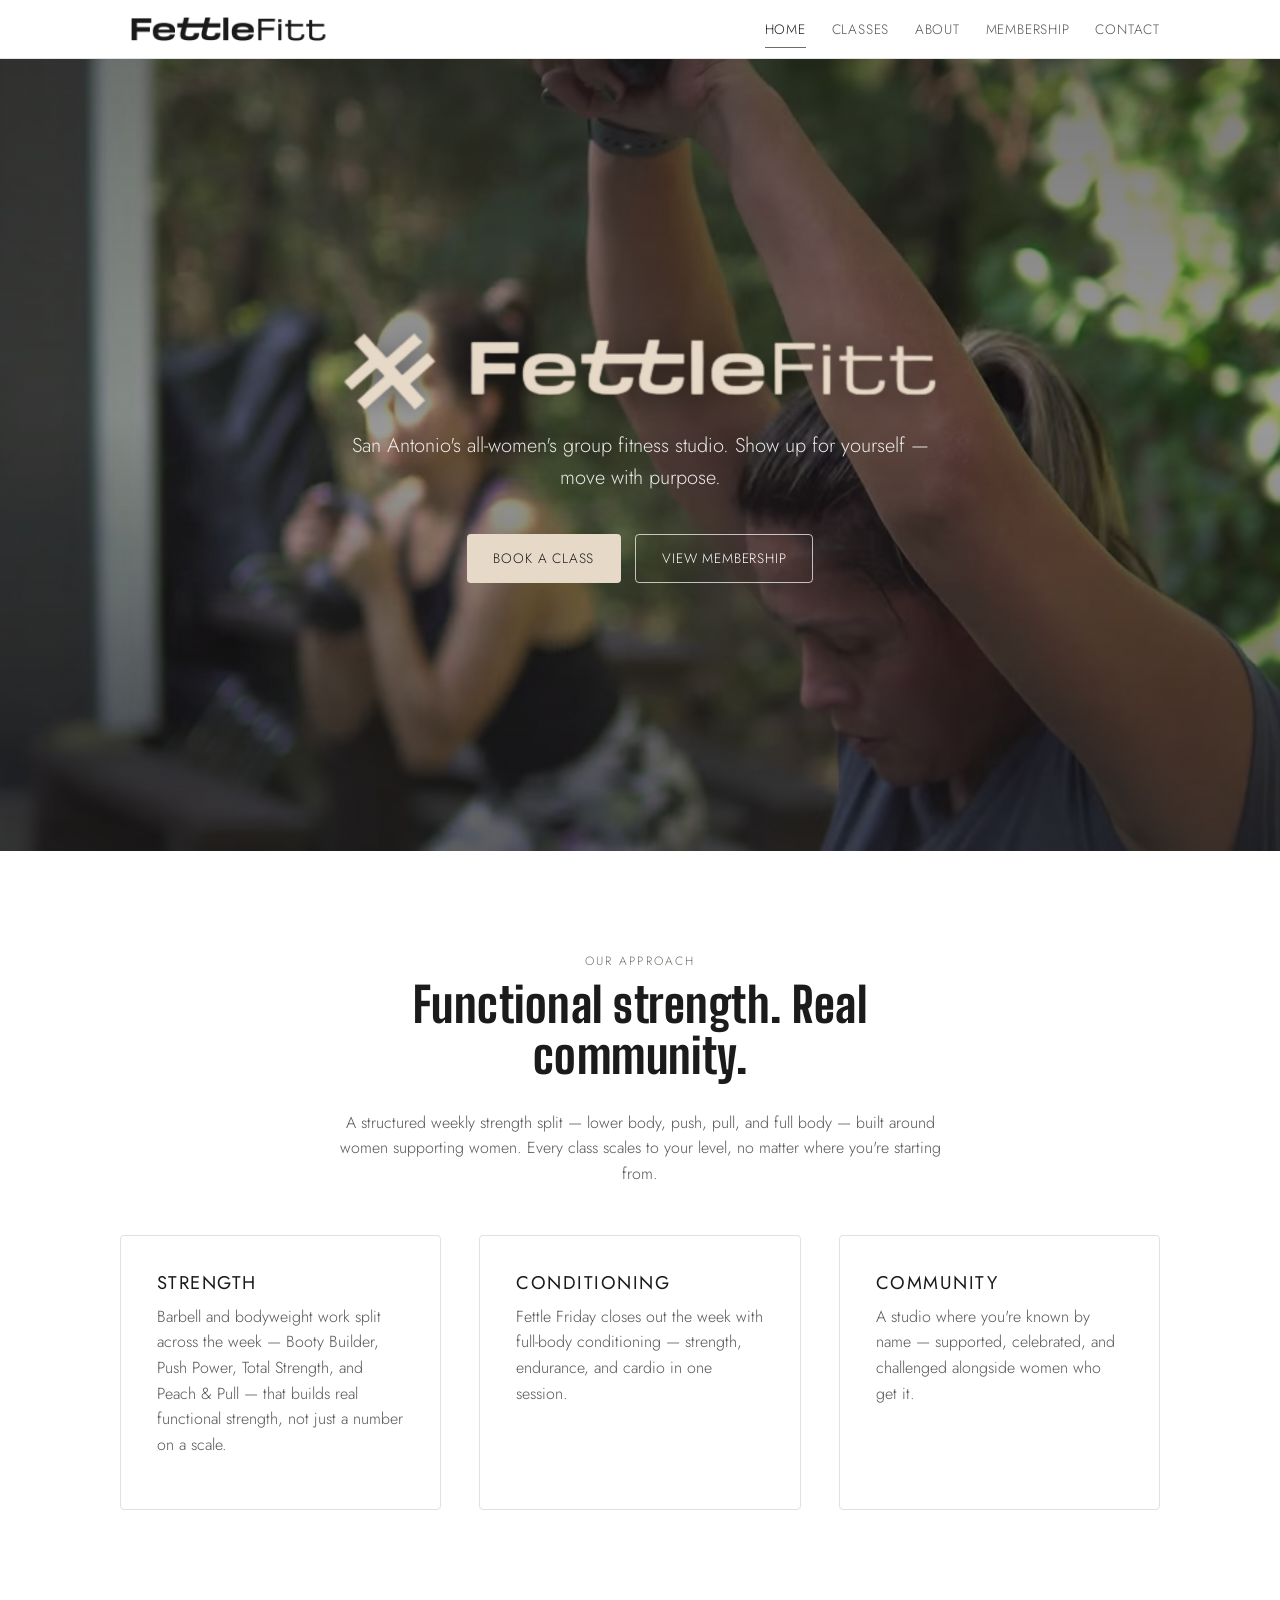
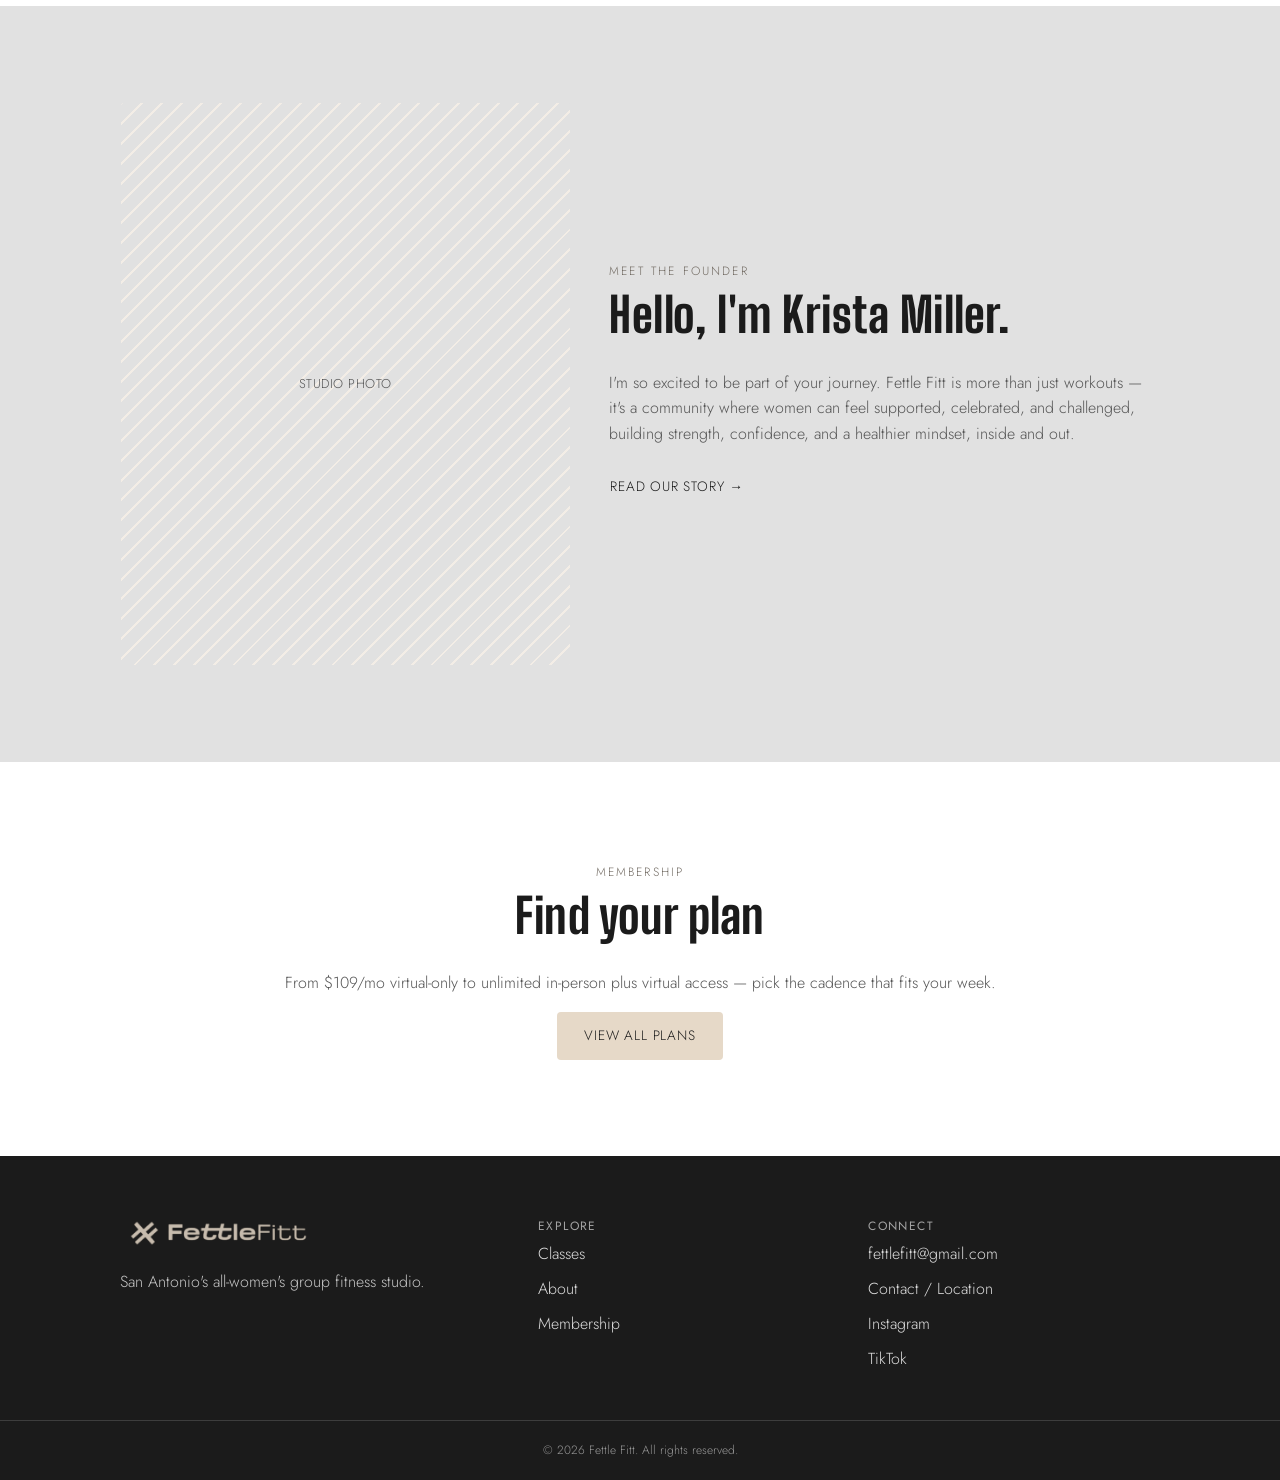
==== index.html @ 95d95625 "Initial commit: Fettle Fitt marketing site 5-page static site (Home, Classes, About, Membership, Con" ====
<!doctype html>
<html lang="en">
<head>
  <meta charset="utf-8" />
  <meta name="viewport" content="width=device-width, initial-scale=1" />
  <title>Fettle Fitt — All-Women's Group Fitness Studio, San Antonio</title>
  <meta name="description" content="Fettle Fitt is San Antonio's all-women's group fitness studio: a weekly strength and conditioning split, plus virtual classes, in a supportive community." />
  <meta property="og:type" content="website" />
  <meta property="og:site_name" content="Fettle Fitt" />
  <meta property="og:title" content="Fettle Fitt — All-Women's Group Fitness Studio, San Antonio" />
  <meta property="og:description" content="Fettle Fitt is San Antonio's all-women's group fitness studio: a weekly strength and conditioning split, plus virtual classes, in a supportive community." />
  <meta property="og:url" content="https://fettlefitt.com/" />
  <meta property="og:image" content="https://fettlefitt.com/assets/img/hero-poster.jpg" />
  <meta name="twitter:card" content="summary_large_image" />
  <meta name="twitter:title" content="Fettle Fitt — All-Women's Group Fitness Studio, San Antonio" />
  <meta name="twitter:description" content="Fettle Fitt is San Antonio's all-women's group fitness studio: a weekly strength and conditioning split, plus virtual classes, in a supportive community." />
  <meta name="twitter:image" content="https://fettlefitt.com/assets/img/hero-poster.jpg" />
  <link rel="preconnect" href="https://fonts.googleapis.com" />
  <link rel="preconnect" href="https://fonts.gstatic.com" crossorigin />
  <link href="https://fonts.googleapis.com/css2?family=Jost:wght@300;400;500;600&family=Big+Shoulders+Display:wght@700;800;900&display=swap" rel="stylesheet" />
  <link rel="stylesheet" href="assets/css/style.css" />
  <link rel="icon" type="image/png" sizes="32x32" href="assets/img/favicon-32.png" />
  <link rel="icon" type="image/png" sizes="180x180" href="assets/img/favicon-180.png" />
  <link rel="apple-touch-icon" href="assets/img/favicon-180.png" />
</head>
<body>

  <header class="site-header">
    <div class="site-header__inner">
      <a class="logo" href="index.html"><img class="logo__mark" src="assets/img/logo-wordmark-black.png" alt="Fettle Fitt" /></a>

      <button class="nav-toggle" aria-label="Toggle menu" aria-expanded="false">
        <span class="nav-toggle__bar"></span>
        <span class="nav-toggle__bar"></span>
        <span class="nav-toggle__bar"></span>
      </button>

      <nav class="main-nav" aria-label="Primary">
        <ul class="main-nav__links">
          <li><a href="index.html" aria-current="page">Home</a></li>
          <li><a href="schedule.html">Classes</a></li>
          <li><a href="about.html">About</a></li>
          <li><a href="membership.html">Membership</a></li>
          <li><a href="contact.html">Contact</a></li>
        </ul>
      </nav>
    </div>
  </header>

  <main>
    <!-- Hero: looping background video + title overlay.
         Compressed from the ~227MB source (see website-spec.md §4):
         12s clip, 1280px wide, muted, no audio track. -->
    <section class="hero">
      <video
        class="hero__media"
        autoplay
        loop
        muted
        playsinline
        poster="assets/img/hero-poster.jpg"
      >
        <source src="assets/video/hero.webm" type="video/webm" />
        <source src="assets/video/hero.mp4" type="video/mp4" />
      </video>
      <div class="hero__scrim"></div>
      <div class="hero__content">
        <h1 class="hero__title"><img class="hero__logo" src="assets/img/logo-wordmark-sand.png" alt="Fettle Fitt" /></h1>
        <p class="hero__tagline">San Antonio's all-women's group fitness studio. Show up for yourself — move with purpose.</p>
        <div class="hero__actions">
          <a class="btn btn-primary" href="schedule.html">Book a Class</a>
          <a class="btn btn-outline" href="membership.html">View Membership</a>
        </div>
      </div>
    </section>

    <section class="section">
      <div class="wrap">
        <div class="section-head section-head--center">
          <span class="eyebrow">Our Approach</span>
          <h2>Functional strength. Real community.</h2>
          <p>A structured weekly strength split — lower body, push, pull, and full body — built around women supporting women. Every class scales to your level, no matter where you're starting from.</p>
        </div>

        <div class="grid grid--3">
          <div class="card">
            <h3>Strength</h3>
            <p>Barbell and bodyweight work split across the week — Booty Builder, Push Power, Total Strength, and Peach &amp; Pull — that builds real functional strength, not just a number on a scale.</p>
          </div>
          <div class="card">
            <h3>Conditioning</h3>
            <p>Fettle Friday closes out the week with full-body conditioning — strength, endurance, and cardio in one session.</p>
          </div>
          <div class="card">
            <h3>Community</h3>
            <p>A studio where you're known by name — supported, celebrated, and challenged alongside women who get it.</p>
          </div>
        </div>
      </div>
    </section>

    <section class="section section--alt">
      <div class="wrap about-grid">
        <div class="media-placeholder" aria-hidden="true">Studio photo</div>
        <div>
          <span class="eyebrow">Meet the Founder</span>
          <h2>Hello, I'm Krista Miller.</h2>
          <p>I'm so excited to be part of your journey. Fettle Fitt is more than just workouts — it's a community where women can feel supported, celebrated, and challenged, building strength, confidence, and a healthier mindset, inside and out.</p>
          <a class="btn btn-ghost" href="about.html">Read our story →</a>
        </div>
      </div>
    </section>

    <section class="section">
      <div class="wrap section-head--center">
        <span class="eyebrow">Membership</span>
        <h2>Find your plan</h2>
        <p>From $109/mo virtual-only to unlimited in-person plus virtual access — pick the cadence that fits your week.</p>
        <a class="btn btn-primary" href="membership.html">View All Plans</a>
      </div>
    </section>
  </main>

  <footer class="site-footer">
    <div class="wrap">
      <div>
        <a class="logo" href="index.html"><img class="logo__mark" src="assets/img/logo-wordmark-sand.png" alt="Fettle Fitt" /></a>
        <p style="margin-top: 1em; opacity: 0.75;">San Antonio's all-women's group fitness studio.</p>
      </div>
      <div>
        <h4>Explore</h4>
        <ul>
          <li><a href="schedule.html">Classes</a></li>
          <li><a href="about.html">About</a></li>
          <li><a href="membership.html">Membership</a></li>        </ul>
      </div>
      <div>
        <h4>Connect</h4>
        <ul>
          <li><a href="mailto:fettlefitt@gmail.com">fettlefitt@gmail.com</a></li>
          <li><a href="contact.html">Contact / Location</a></li>
          <li><a href="https://www.instagram.com/fettlefitt/" target="_blank" rel="noopener noreferrer">Instagram</a></li><li><a href="https://www.tiktok.com/@fettle_fitt" target="_blank" rel="noopener noreferrer">TikTok</a></li>
        </ul>
      </div>
    </div>
    <div class="footer-bottom">&copy; 2026 Fettle Fitt. All rights reserved.</div>
  </footer>

  <script src="assets/js/main.js"></script>
</body>
</html>
---- assets/css/style.css ----
/* Fettle Fitt — shared styles
   Palette per the official brand style guide: Eerie Black, Bone,
   Chinese White, and White. */

:root {
  --color-bg: #ffffff;
  --color-bg-alt: #e1e1e1;
  --color-surface: #ffffff;
  --color-text: #1b1b1b;
  --color-muted: #555555;
  --color-accent: #e6d9c8;
  --color-accent-ink: #736c64;
  --color-accent-soft: #f3ede6;
  --color-border: #e1e1e1;

  --font-sans: "Jost", -apple-system, BlinkMacSystemFont, "Segoe UI", Helvetica, Arial, sans-serif;
  --font-display: "Big Shoulders Display", var(--font-sans);

  --max-width: 1120px;
  --radius: 4px;
  --gap: clamp(1.25rem, 3vw, 2.5rem);
}

* {
  box-sizing: border-box;
}

html {
  scroll-behavior: smooth;
}

body {
  margin: 0;
  background: var(--color-bg);
  color: var(--color-text);
  font-family: var(--font-sans);
  font-weight: 300;
  line-height: 1.6;
  -webkit-font-smoothing: antialiased;
}

img,
video {
  max-width: 100%;
  display: block;
}

a {
  color: inherit;
}

h1, h2, h3, h4 {
  font-weight: 400;
  letter-spacing: 0.01em;
  line-height: 1.15;
  margin: 0 0 0.6em;
}

h1, h2 {
  font-family: var(--font-display);
  font-weight: 800;
  letter-spacing: 0.01em;
  line-height: 1.05;
}

h1 { font-size: clamp(2.8rem, 8vw, 5.2rem); }
h2 { font-size: clamp(2rem, 5vw, 3rem); }
h3 { font-size: 1.15rem; text-transform: uppercase; letter-spacing: 0.08em; }

p { margin: 0 0 1em; color: var(--color-muted); }

.eyebrow {
  display: inline-block;
  font-size: 0.75rem;
  letter-spacing: 0.18em;
  text-transform: uppercase;
  color: var(--color-accent-ink);
  margin-bottom: 0.75em;
}

.wrap {
  max-width: var(--max-width);
  margin: 0 auto;
  padding: 0 clamp(1.25rem, 4vw, 2.5rem);
}

.section {
  padding: clamp(3rem, 8vw, 6rem) 0;
}

.section--alt {
  background: var(--color-bg-alt);
}

.section-head {
  max-width: 640px;
  margin: 0 0 clamp(2rem, 5vw, 3rem);
}

.section-head--center {
  margin-left: auto;
  margin-right: auto;
  text-align: center;
}

/* Buttons */
.btn {
  display: inline-flex;
  align-items: center;
  justify-content: center;
  gap: 0.5em;
  padding: 0.9em 1.9em;
  border-radius: var(--radius);
  border: 1px solid transparent;
  font-family: var(--font-sans);
  font-size: 0.85rem;
  letter-spacing: 0.06em;
  text-transform: uppercase;
  text-decoration: none;
  cursor: pointer;
  transition: background-color 0.2s ease, color 0.2s ease, border-color 0.2s ease;
  min-height: 44px;
}

.btn-primary {
  background: var(--color-accent);
  color: #1b1b1b;
}
.btn-primary:hover { background: var(--color-accent-ink); color: #fff; }

.btn-outline {
  background: transparent;
  border-color: currentColor;
  color: var(--color-text);
}
.btn-outline:hover { background: var(--color-text); color: var(--color-bg); }

.btn-ghost {
  background: transparent;
  color: inherit;
  padding-left: 0;
  padding-right: 0;
}

.btn-block { width: 100%; }

/* Header / nav */
.site-header {
  position: sticky;
  top: 0;
  z-index: 50;
  background: rgba(255, 255, 255, 0.92);
  border-bottom: 1px solid var(--color-border);
}

.site-header__inner {
  display: flex;
  align-items: center;
  justify-content: space-between;
  padding: 1rem clamp(1.25rem, 4vw, 2.5rem);
  max-width: var(--max-width);
  margin: 0 auto;
}

.logo {
  font-size: 1.25rem;
  letter-spacing: 0.08em;
  text-transform: uppercase;
  text-decoration: none;
  color: var(--color-text);
  display: inline-flex;
  align-items: center;
}

.logo__mark {
  height: 26px;
  width: auto;
  display: block;
}

.hero__logo {
  height: clamp(48px, 9vw, 88px);
  width: auto;
  margin: 0 auto;
  filter: drop-shadow(0 2px 12px rgba(0, 0, 0, 0.35));
}

.nav-toggle {
  display: none;
  background: none;
  border: none;
  padding: 0.5rem;
  cursor: pointer;
  min-width: 44px;
  min-height: 44px;
}

.nav-toggle__bar {
  display: block;
  width: 24px;
  height: 2px;
  background: var(--color-text);
  margin: 5px auto;
  transition: transform 0.2s ease, opacity 0.2s ease;
}

.main-nav {
  display: flex;
  align-items: center;
  gap: clamp(1rem, 2vw, 2rem);
}

.main-nav__links {
  display: flex;
  list-style: none;
  margin: 0;
  padding: 0;
  gap: clamp(1rem, 2vw, 1.75rem);
}

.main-nav__links a {
  text-decoration: none;
  font-size: 0.85rem;
  letter-spacing: 0.06em;
  text-transform: uppercase;
  color: var(--color-muted);
  padding: 0.5rem 0;
  border-bottom: 1px solid transparent;
}

.main-nav__links a:hover,
.main-nav__links a[aria-current="page"] {
  color: var(--color-text);
  border-color: var(--color-accent-ink);
}

/* Hero */
.hero {
  position: relative;
  height: 88vh;
  min-height: 480px;
  display: flex;
  align-items: center;
  justify-content: center;
  overflow: hidden;
  background: var(--color-text);
}

.hero__media {
  position: absolute;
  inset: 0;
  width: 100%;
  height: 100%;
  object-fit: cover;
  opacity: 0.75;
}

.hero__scrim {
  position: absolute;
  inset: 0;
  background: linear-gradient(180deg, rgba(27, 27, 27, 0.45) 0%, rgba(27, 27, 27, 0.25) 45%, rgba(27, 27, 27, 0.6) 100%);
}

.hero__content {
  position: relative;
  z-index: 2;
  text-align: center;
  color: #fff;
  padding: 0 1.5rem;
}

.hero__title {
  margin: 0;
  font-size: clamp(2.8rem, 11vw, 6rem);
  letter-spacing: 0.04em;
  text-transform: uppercase;
}

.hero__tagline {
  color: rgba(255, 255, 255, 0.88);
  font-size: clamp(1rem, 2.4vw, 1.25rem);
  max-width: 30em;
  margin: 0.75em auto 2em;
}

.hero__actions,
.btn-row {
  display: flex;
  flex-wrap: wrap;
  gap: 0.9rem;
  justify-content: center;
}

.hero__actions .btn-outline {
  border-color: rgba(255, 255, 255, 0.7);
  color: #fff;
}
.hero__actions .btn-outline:hover { background: #fff; color: var(--color-text); }

@media (max-width: 640px) {
  .hero { height: 72vh; }
}

/* Cards */
.grid {
  display: grid;
  gap: var(--gap);
}

.grid--3 { grid-template-columns: repeat(3, 1fr); }
.grid--2 { grid-template-columns: repeat(2, 1fr); }

@media (max-width: 860px) {
  .grid--3, .grid--2 { grid-template-columns: 1fr; }
}

.card {
  background: var(--color-surface);
  border: 1px solid var(--color-border);
  border-radius: var(--radius);
  padding: clamp(1.5rem, 3vw, 2.25rem);
}

.class-card__meta {
  display: flex;
  justify-content: space-between;
  font-size: 0.8rem;
  letter-spacing: 0.04em;
  text-transform: uppercase;
  color: var(--color-accent-ink);
  margin-bottom: 0.75em;
}

.pricing-table {
  background: var(--color-surface);
  border: 1px solid var(--color-border);
  border-radius: var(--radius);
  overflow: hidden;
}

.pricing-table__row {
  display: flex;
  align-items: center;
  gap: 1rem;
  padding: 1rem 1.5rem;
  border-bottom: 1px solid var(--color-border);
}
.pricing-table__row:last-child {
  border-bottom: none;
}

.pricing-table__row--head {
  background: var(--color-bg-alt);
  font-size: 0.75rem;
  letter-spacing: 0.08em;
  text-transform: uppercase;
  color: var(--color-muted);
}

.pricing-table__row:not(.pricing-table__row--head) > span:first-child {
  flex: 1;
  color: var(--color-text);
  font-weight: 500;
}

.pricing-table__row--head > span:first-child {
  flex: 1;
}

.pricing-table__price {
  font-weight: 600;
  color: var(--color-text);
  font-variant-numeric: tabular-nums;
  white-space: nowrap;
}

.pricing-table__period {
  font-size: 0.85rem;
  font-weight: 400;
  color: var(--color-muted);
  margin-left: 0.15em;
}

.pricing-table__select {
  flex-shrink: 0;
  padding: 0.6em 1.3em;
  min-height: 38px;
  font-size: 0.75rem;
}

@media (max-width: 600px) {
  .pricing-table__row {
    flex-wrap: wrap;
  }
  .pricing-table__row:not(.pricing-table__row--head) > span:first-child {
    flex-basis: 100%;
  }
  .pricing-table__select {
    margin-left: auto;
  }
}

/* Schedule */
.schedule-list {
  list-style: none;
  margin: 0;
  padding: 0;
  display: grid;
  gap: 1rem;
}

.schedule-item {
  display: flex;
  align-items: center;
  justify-content: space-between;
  gap: 1rem;
  background: var(--color-surface);
  border: 1px solid var(--color-border);
  border-radius: var(--radius);
  padding: 1rem 1.25rem;
}

.schedule-item__time {
  font-size: 0.85rem;
  color: var(--color-accent-ink);
  white-space: nowrap;
}

.schedule-item__name {
  color: var(--color-text);
  margin: 0 0 0.2em;
}

.schedule-item__desc {
  margin: 0;
  font-size: 0.9rem;
}

@media (max-width: 600px) {
  .schedule-item {
    flex-direction: column;
    align-items: flex-start;
  }
}

/* Placeholder media block (swap for real studio photography) */
.media-placeholder {
  aspect-ratio: 4 / 5;
  border-radius: var(--radius);
  background:
    repeating-linear-gradient(135deg, var(--color-accent-soft) 0 2px, transparent 2px 14px),
    var(--color-bg-alt);
  border: 1px solid var(--color-border);
  display: flex;
  align-items: center;
  justify-content: center;
  color: var(--color-muted);
  font-size: 0.8rem;
  letter-spacing: 0.04em;
  text-transform: uppercase;
  text-align: center;
  padding: 1rem;
}

.about-photo {
  aspect-ratio: 4 / 5;
  width: 100%;
  border-radius: var(--radius);
  border: 1px solid var(--color-border);
  object-fit: cover;
}

/* Forms */
.form {
  max-width: 420px;
  margin: 0 auto;
  display: grid;
  gap: 1rem;
}

.field {
  display: grid;
  gap: 0.4rem;
  text-align: left;
}

.field label {
  font-size: 0.8rem;
  letter-spacing: 0.05em;
  text-transform: uppercase;
  color: var(--color-muted);
}

.field input {
  font-family: var(--font-sans);
  font-size: 1rem;
  padding: 0.85em 1em;
  border: 1px solid var(--color-border);
  border-radius: var(--radius);
  background: var(--color-surface);
  color: var(--color-text);
  min-height: 44px;
}

.field input:focus {
  outline: 2px solid var(--color-accent-ink);
  outline-offset: 1px;
}

.form-note {
  text-align: center;
  font-size: 0.85rem;
}

.divider {
  display: flex;
  align-items: center;
  gap: 0.75em;
  color: var(--color-muted);
  font-size: 0.75rem;
  text-transform: uppercase;
  letter-spacing: 0.08em;
  margin: 0.5em 0;
}
.divider::before,
.divider::after {
  content: "";
  flex: 1;
  height: 1px;
  background: var(--color-border);
}

.notice {
  background: var(--color-bg-alt);
  border: 1px solid var(--color-border);
  border-radius: var(--radius);
  padding: 1rem 1.25rem;
  font-size: 0.9rem;
  color: var(--color-muted);
}

.card--fill {
  display: flex;
  flex-direction: column;
}

.map-embed {
  flex: 1;
  min-height: 220px;
  margin-top: 1.5em;
  border-radius: var(--radius);
  border: 1px solid var(--color-border);
  overflow: hidden;
}

.map-embed iframe {
  display: block;
  width: 100%;
  height: 100%;
  border: 0;
}

/* Google reviews */
.reviews-summary {
  display: flex;
  align-items: center;
  gap: 0.75rem;
  margin-bottom: 1.25rem;
}

.reviews-summary__score {
  font-family: var(--font-display);
  font-weight: 800;
  font-size: 2rem;
  color: var(--color-text);
  line-height: 1;
}

.reviews-summary__stars {
  color: var(--color-accent-ink);
  letter-spacing: 0.1em;
  font-size: 1.1rem;
}

.reviews-summary__count {
  color: var(--color-muted);
  font-size: 0.85rem;
}

.review-list {
  display: flex;
  flex-direction: column;
  gap: 1rem;
}

.review-card {
  background: var(--color-surface);
  border: 1px solid var(--color-border);
  border-radius: var(--radius);
  padding: 1.25rem 1.5rem;
}

.review-card__stars {
  color: var(--color-accent-ink);
  letter-spacing: 0.1em;
  font-size: 0.9rem;
  display: block;
  margin-bottom: 0.5rem;
}

.review-card p {
  margin: 0 0 0.6em;
  color: var(--color-text);
  font-size: 0.95rem;
}

.review-card__author {
  color: var(--color-muted);
  font-size: 0.8rem;
  letter-spacing: 0.04em;
  text-transform: uppercase;
}

/* About page layout */
.about-grid {
  display: grid;
  grid-template-columns: 0.9fr 1.1fr;
  gap: var(--gap);
  align-items: center;
}

@media (max-width: 860px) {
  .about-grid { grid-template-columns: 1fr; }
}

.pull-quote {
  font-size: clamp(1.3rem, 2.6vw, 1.75rem);
  color: var(--color-text);
  font-style: normal;
  border-left: 2px solid var(--color-accent-ink);
  padding-left: 1em;
  margin: 1.5em 0;
}

/* Footer */
.site-footer {
  background: var(--color-text);
  color: var(--color-bg);
}

.site-footer p {
  color: inherit;
}

.site-footer .wrap {
  padding-top: clamp(2.5rem, 6vw, 4rem);
  padding-bottom: clamp(2rem, 4vw, 3rem);
  display: grid;
  grid-template-columns: 1.3fr 1fr 1fr;
  gap: var(--gap);
}

@media (max-width: 700px) {
  .site-footer .wrap { grid-template-columns: 1fr; }
}

.site-footer h4 {
  font-size: 0.75rem;
  letter-spacing: 0.12em;
  text-transform: uppercase;
  color: rgba(255, 255, 255, 0.6);
}

.site-footer a {
  text-decoration: none;
  color: var(--color-bg);
  opacity: 0.85;
}
.site-footer a:hover { opacity: 1; }

.site-footer ul {
  list-style: none;
  padding: 0;
  margin: 0;
  display: grid;
  gap: 0.6em;
}

.footer-bottom {
  border-top: 1px solid rgba(255, 255, 255, 0.15);
  text-align: center;
  font-size: 0.75rem;
  color: rgba(255, 255, 255, 0.55);
  padding: 1.25rem 0;
}

/* Mobile nav */
@media (max-width: 860px) {
  .nav-toggle { display: block; }

  .main-nav {
    position: fixed;
    inset: 0 0 0 auto;
    top: 0;
    height: 100vh;
    width: min(78vw, 340px);
    background: var(--color-bg);
    flex-direction: column;
    align-items: flex-start;
    justify-content: center;
    padding: 2rem clamp(1.5rem, 6vw, 2.5rem);
    transform: translateX(100%);
    transition: transform 0.25s ease;
    box-shadow: -8px 0 24px rgba(0, 0, 0, 0.12);
  }

  .main-nav.is-open { transform: translateX(0); }

  .main-nav__links {
    flex-direction: column;
    gap: 1.5rem;
    width: 100%;
  }

  .main-nav__links a {
    font-size: 1rem;
    display: block;
  }

  .main-nav .btn { width: 100%; }
}

.visually-hidden {
  position: absolute;
  width: 1px;
  height: 1px;
  overflow: hidden;
  clip: rect(0 0 0 0);
  white-space: nowrap;
}
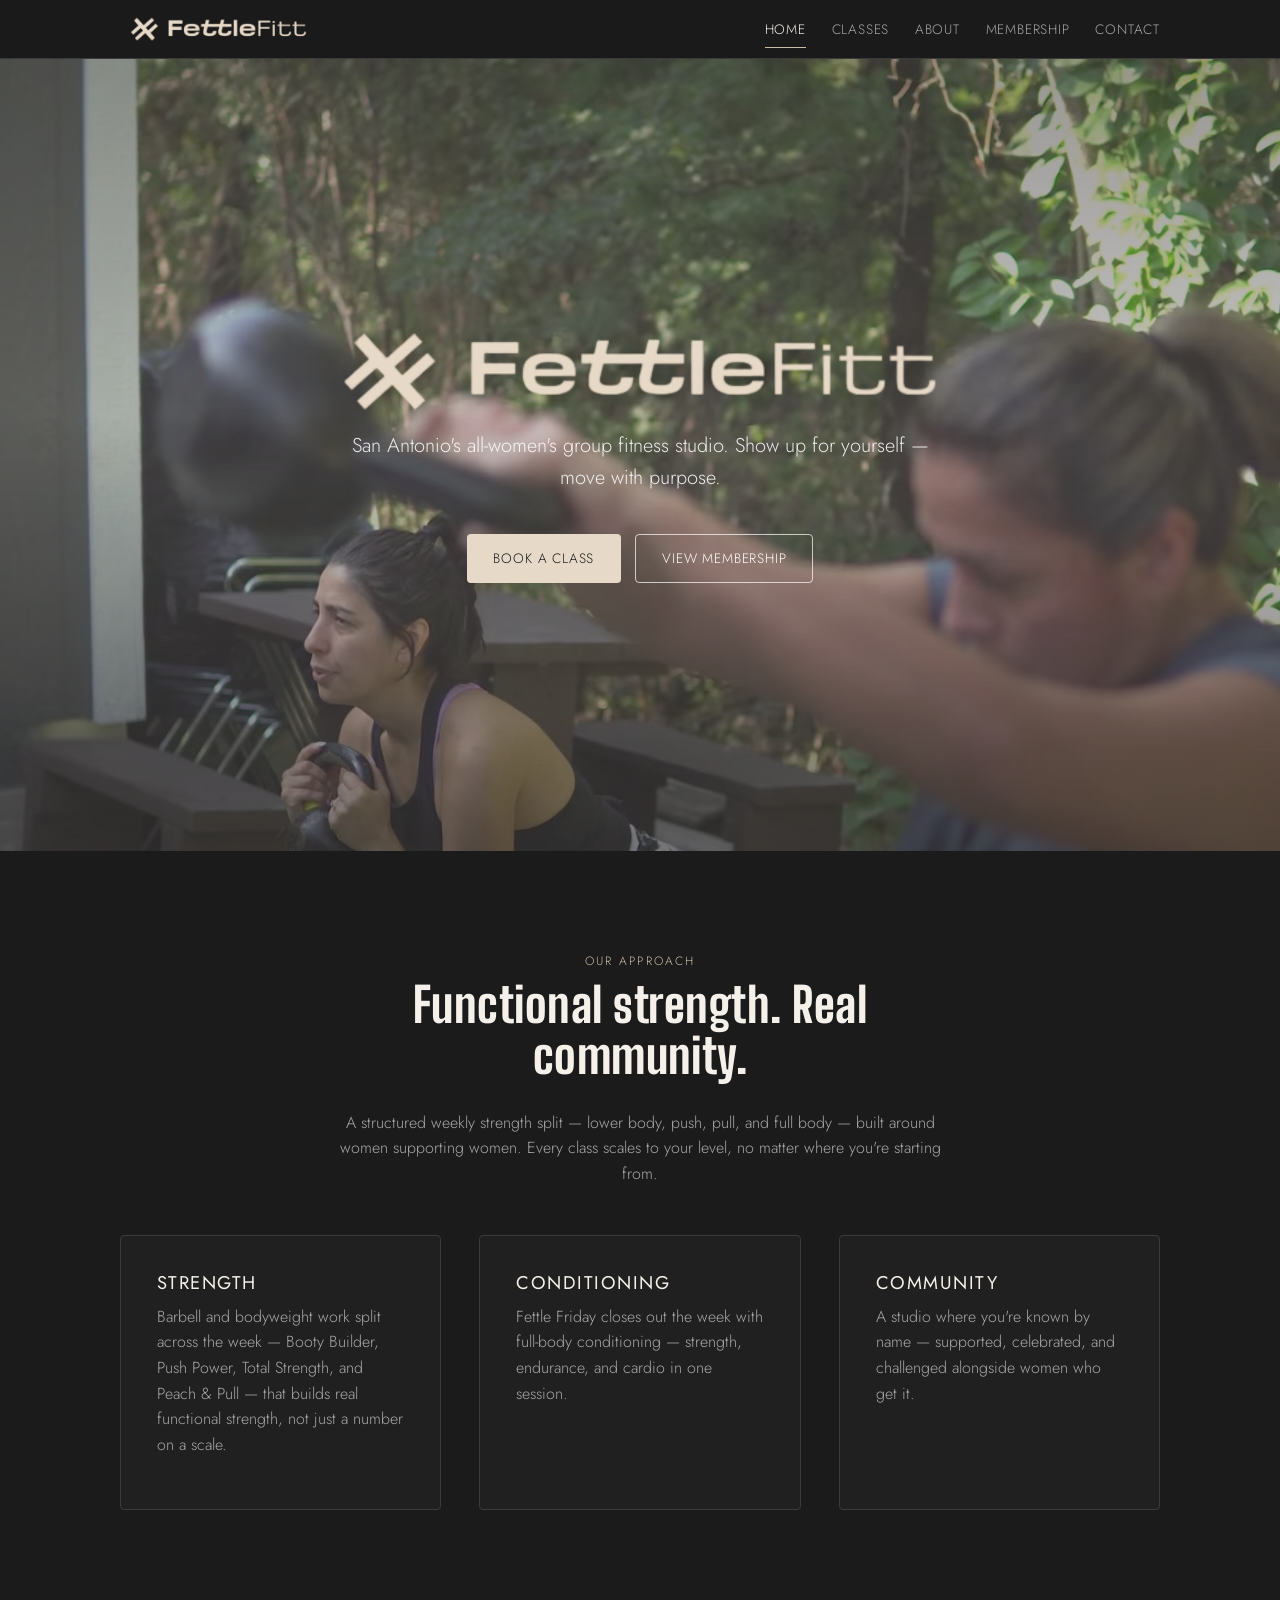
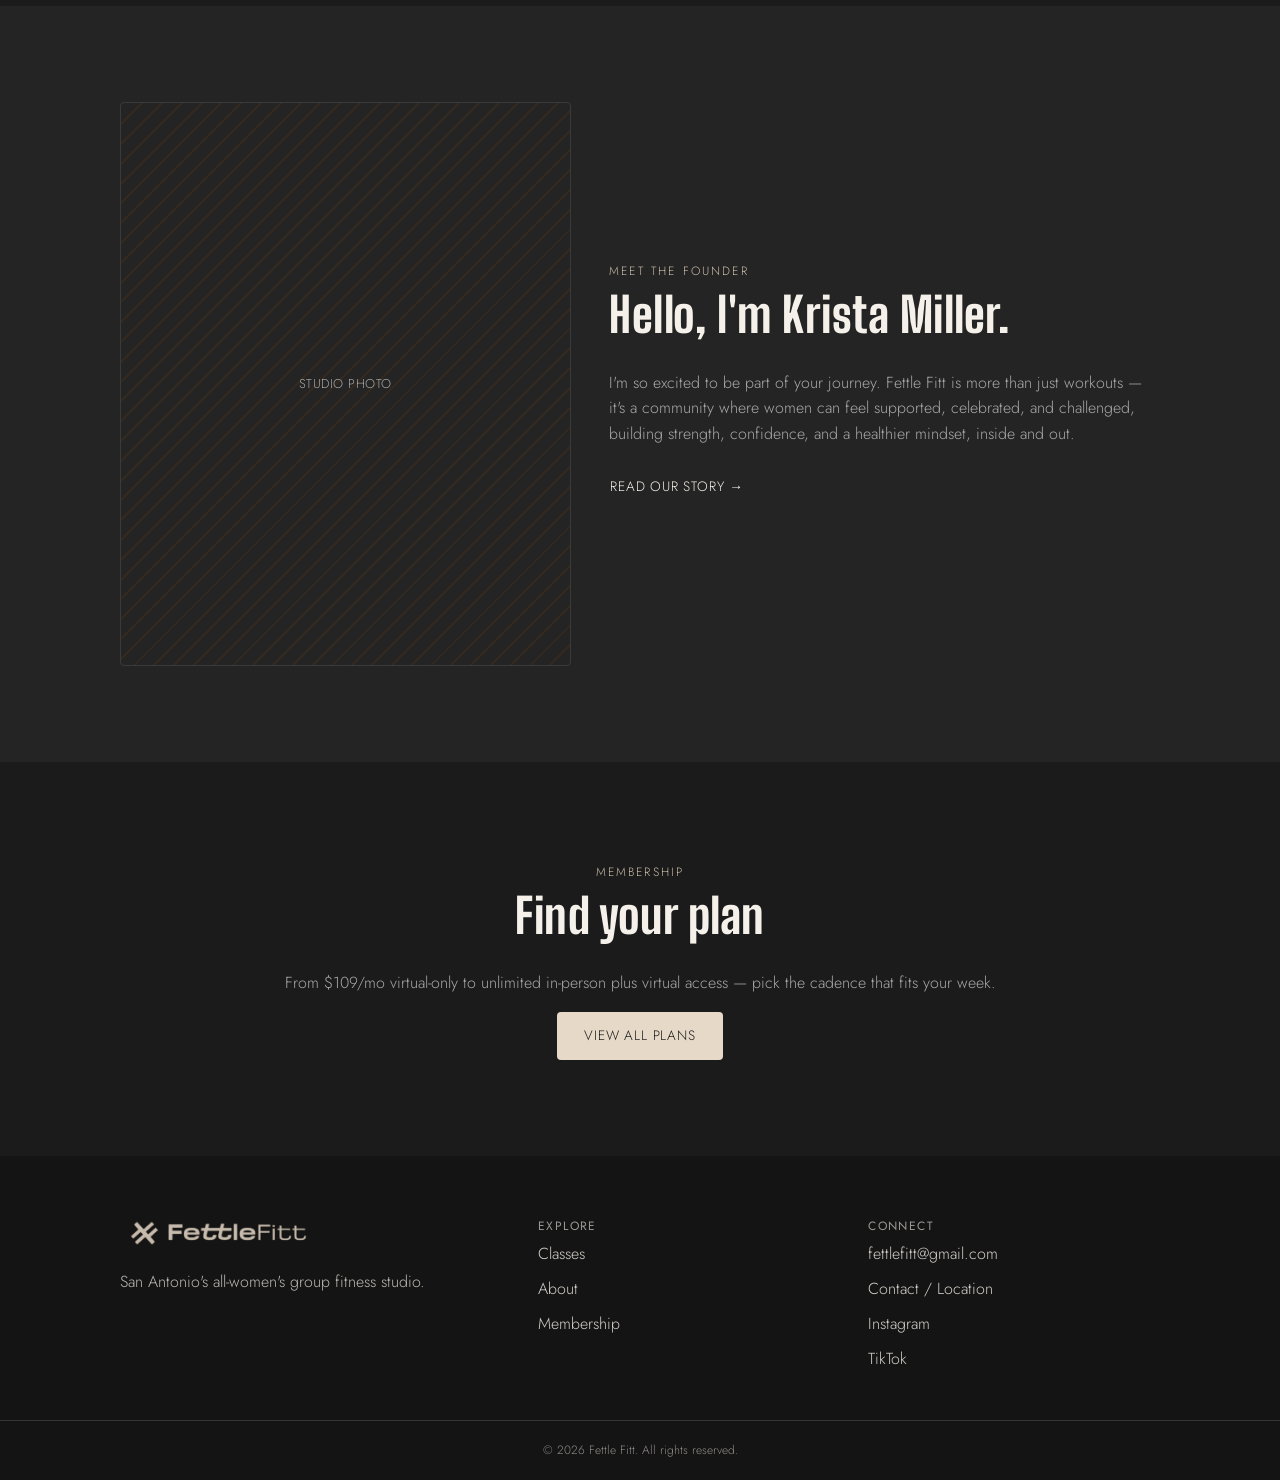
==== commit 4f79faec: "Switch site to permanent dark theme Real design intent all along was light mode, but the client want" ====
--- a/index.html
+++ b/index.html
@@ -27,7 +27,7 @@
 
   <header class="site-header">
     <div class="site-header__inner">
-      <a class="logo" href="index.html"><img class="logo__mark" src="assets/img/logo-wordmark-black.png" alt="Fettle Fitt" /></a>
+      <a class="logo" href="index.html"><img class="logo__mark" src="assets/img/logo-wordmark-sand.png" alt="Fettle Fitt" /></a>
 
       <button class="nav-toggle" aria-label="Toggle menu" aria-expanded="false">
         <span class="nav-toggle__bar"></span>
--- a/assets/css/style.css
+++ b/assets/css/style.css
@@ -1,17 +1,17 @@
 /* Fettle Fitt — shared styles
-   Palette per the official brand style guide: Eerie Black, Bone,
-   Chinese White, and White. */
+   Dark theme built from the official brand style guide palette: Eerie
+   Black, Bone, Chinese White, and White. */
 
 :root {
-  --color-bg: #ffffff;
-  --color-bg-alt: #e1e1e1;
-  --color-surface: #ffffff;
-  --color-text: #1b1b1b;
-  --color-muted: #555555;
+  --color-bg: #1b1b1b;
+  --color-bg-alt: #242424;
+  --color-surface: #202020;
+  --color-text: #f5f1ea;
+  --color-muted: #a8a8a8;
   --color-accent: #e6d9c8;
-  --color-accent-ink: #736c64;
-  --color-accent-soft: #f3ede6;
-  --color-border: #e1e1e1;
+  --color-accent-ink: #cbbca8;
+  --color-accent-soft: #33291f;
+  --color-border: #3a3a3a;
 
   --font-sans: "Jost", -apple-system, BlinkMacSystemFont, "Segoe UI", Helvetica, Arial, sans-serif;
   --font-display: "Big Shoulders Display", var(--font-sans);
@@ -126,7 +126,7 @@
   background: var(--color-accent);
   color: #1b1b1b;
 }
-.btn-primary:hover { background: var(--color-accent-ink); color: #fff; }
+.btn-primary:hover { background: var(--color-accent-ink); color: #1b1b1b; }
 
 .btn-outline {
   background: transparent;
@@ -149,7 +149,7 @@
   position: sticky;
   top: 0;
   z-index: 50;
-  background: rgba(255, 255, 255, 0.92);
+  background: rgba(27, 27, 27, 0.92);
   border-bottom: 1px solid var(--color-border);
 }
 
@@ -295,7 +295,7 @@
   border-color: rgba(255, 255, 255, 0.7);
   color: #fff;
 }
-.hero__actions .btn-outline:hover { background: #fff; color: var(--color-text); }
+.hero__actions .btn-outline:hover { background: #fff; color: #1b1b1b; }
 
 @media (max-width: 640px) {
   .hero { height: 72vh; }
@@ -644,8 +644,8 @@
 
 /* Footer */
 .site-footer {
-  background: var(--color-text);
-  color: var(--color-bg);
+  background: #141414;
+  color: var(--color-text);
 }
 
 .site-footer p {
@@ -668,12 +668,12 @@
   font-size: 0.75rem;
   letter-spacing: 0.12em;
   text-transform: uppercase;
-  color: rgba(255, 255, 255, 0.6);
+  color: rgba(245, 241, 234, 0.6);
 }
 
 .site-footer a {
   text-decoration: none;
-  color: var(--color-bg);
+  color: var(--color-text);
   opacity: 0.85;
 }
 .site-footer a:hover { opacity: 1; }
@@ -687,10 +687,10 @@
 }
 
 .footer-bottom {
-  border-top: 1px solid rgba(255, 255, 255, 0.15);
+  border-top: 1px solid rgba(245, 241, 234, 0.15);
   text-align: center;
   font-size: 0.75rem;
-  color: rgba(255, 255, 255, 0.55);
+  color: rgba(245, 241, 234, 0.55);
   padding: 1.25rem 0;
 }
 
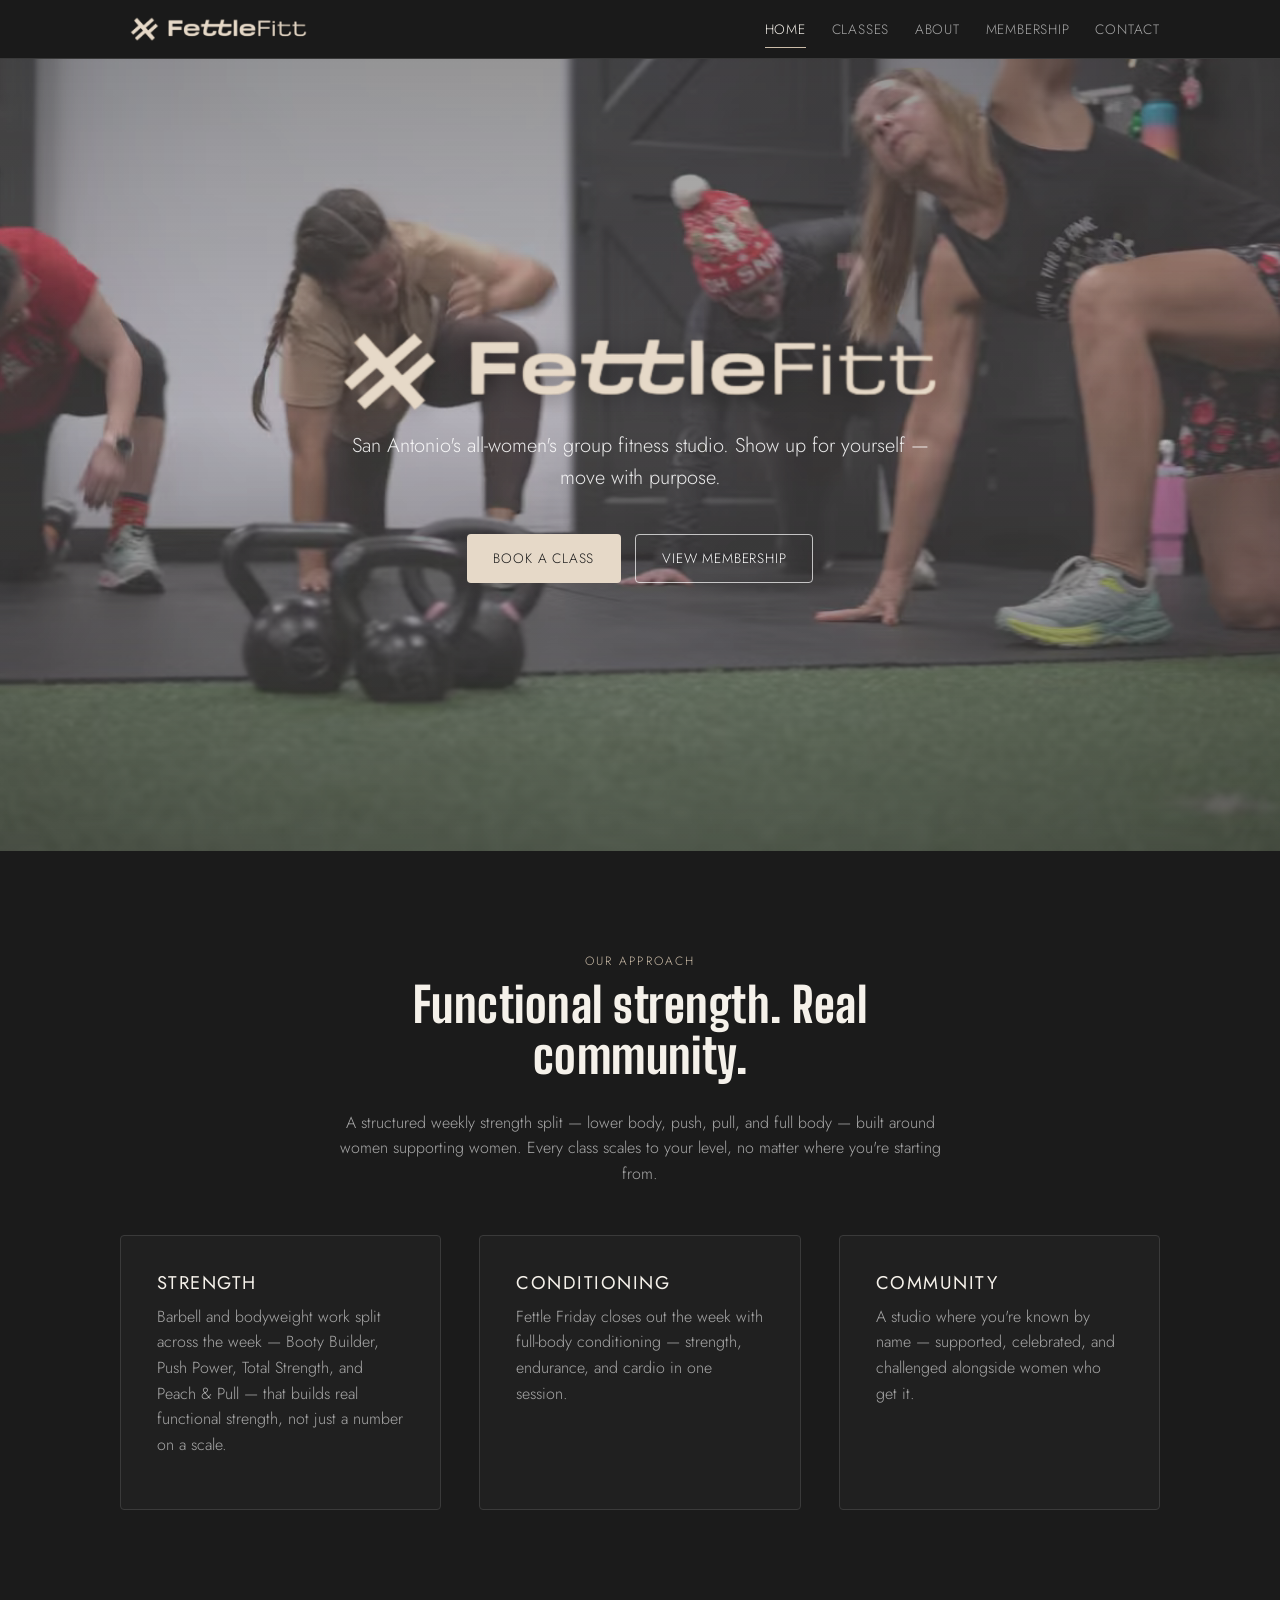
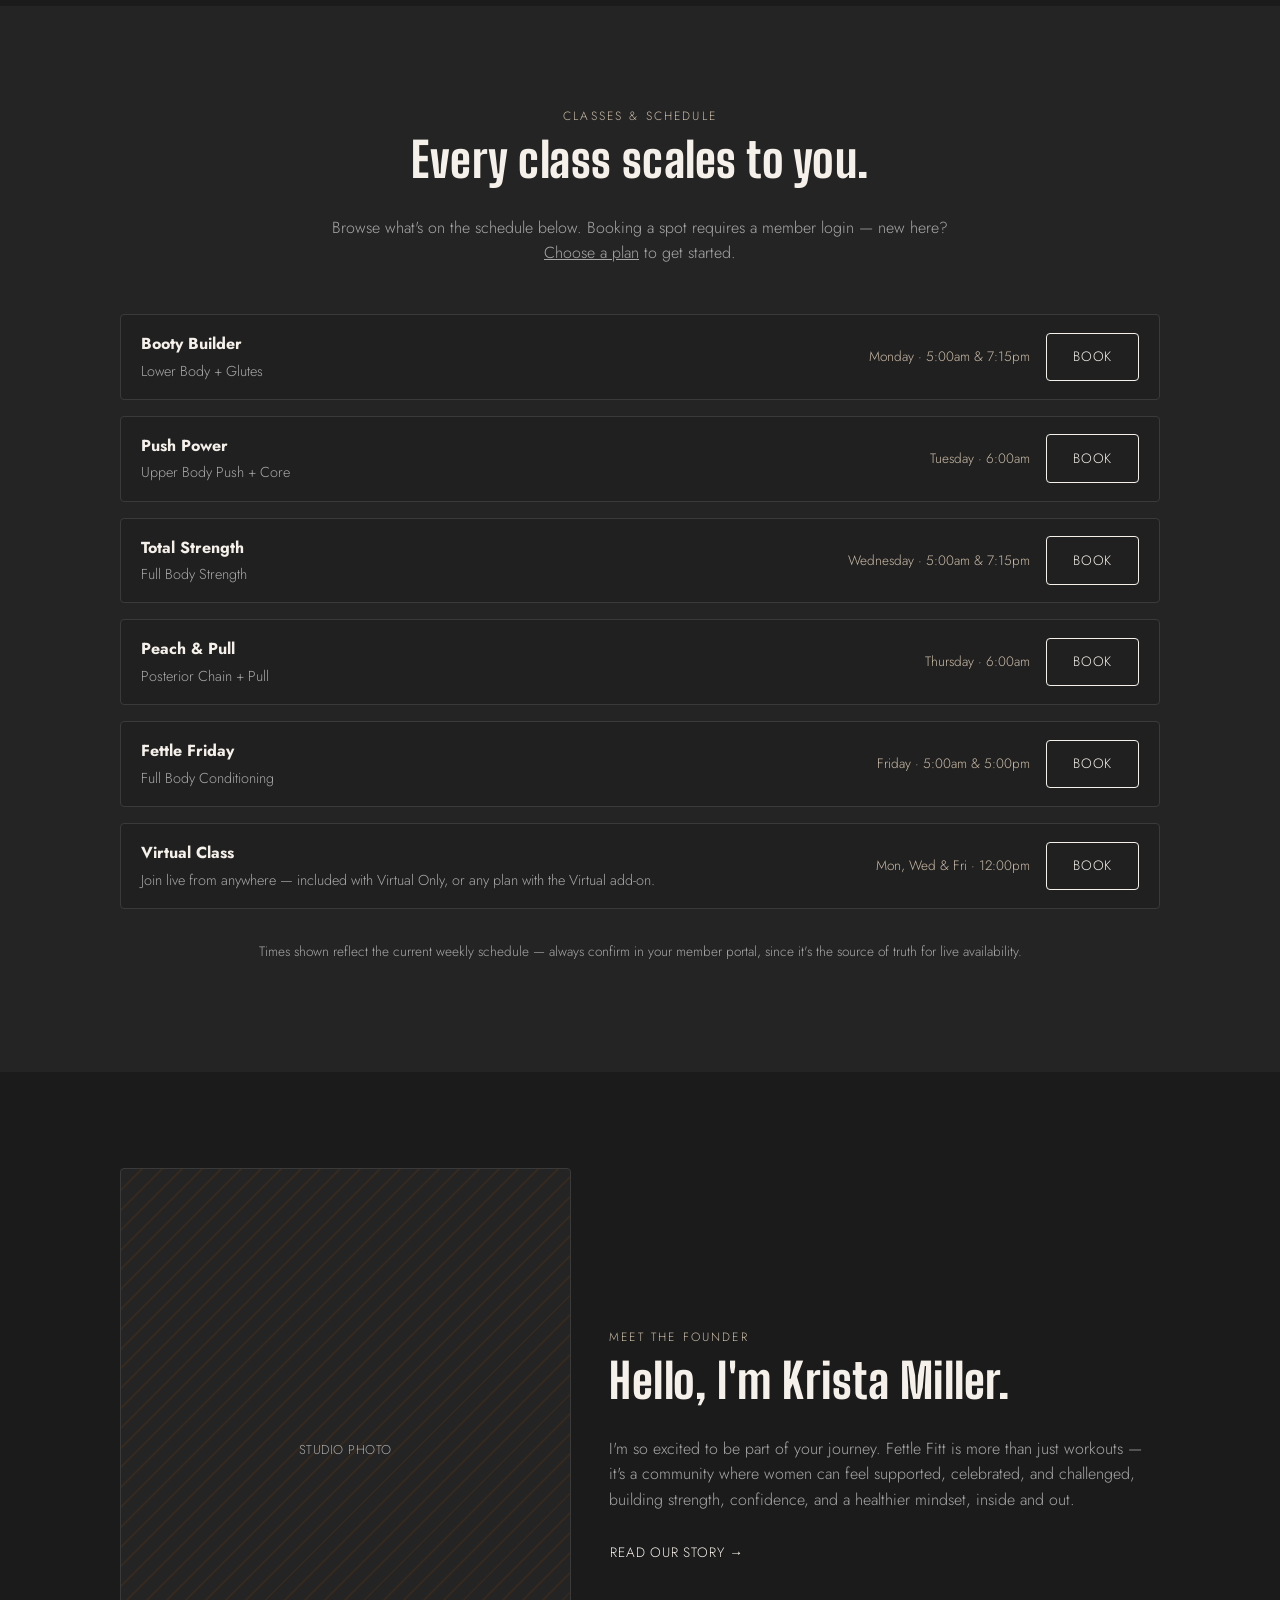
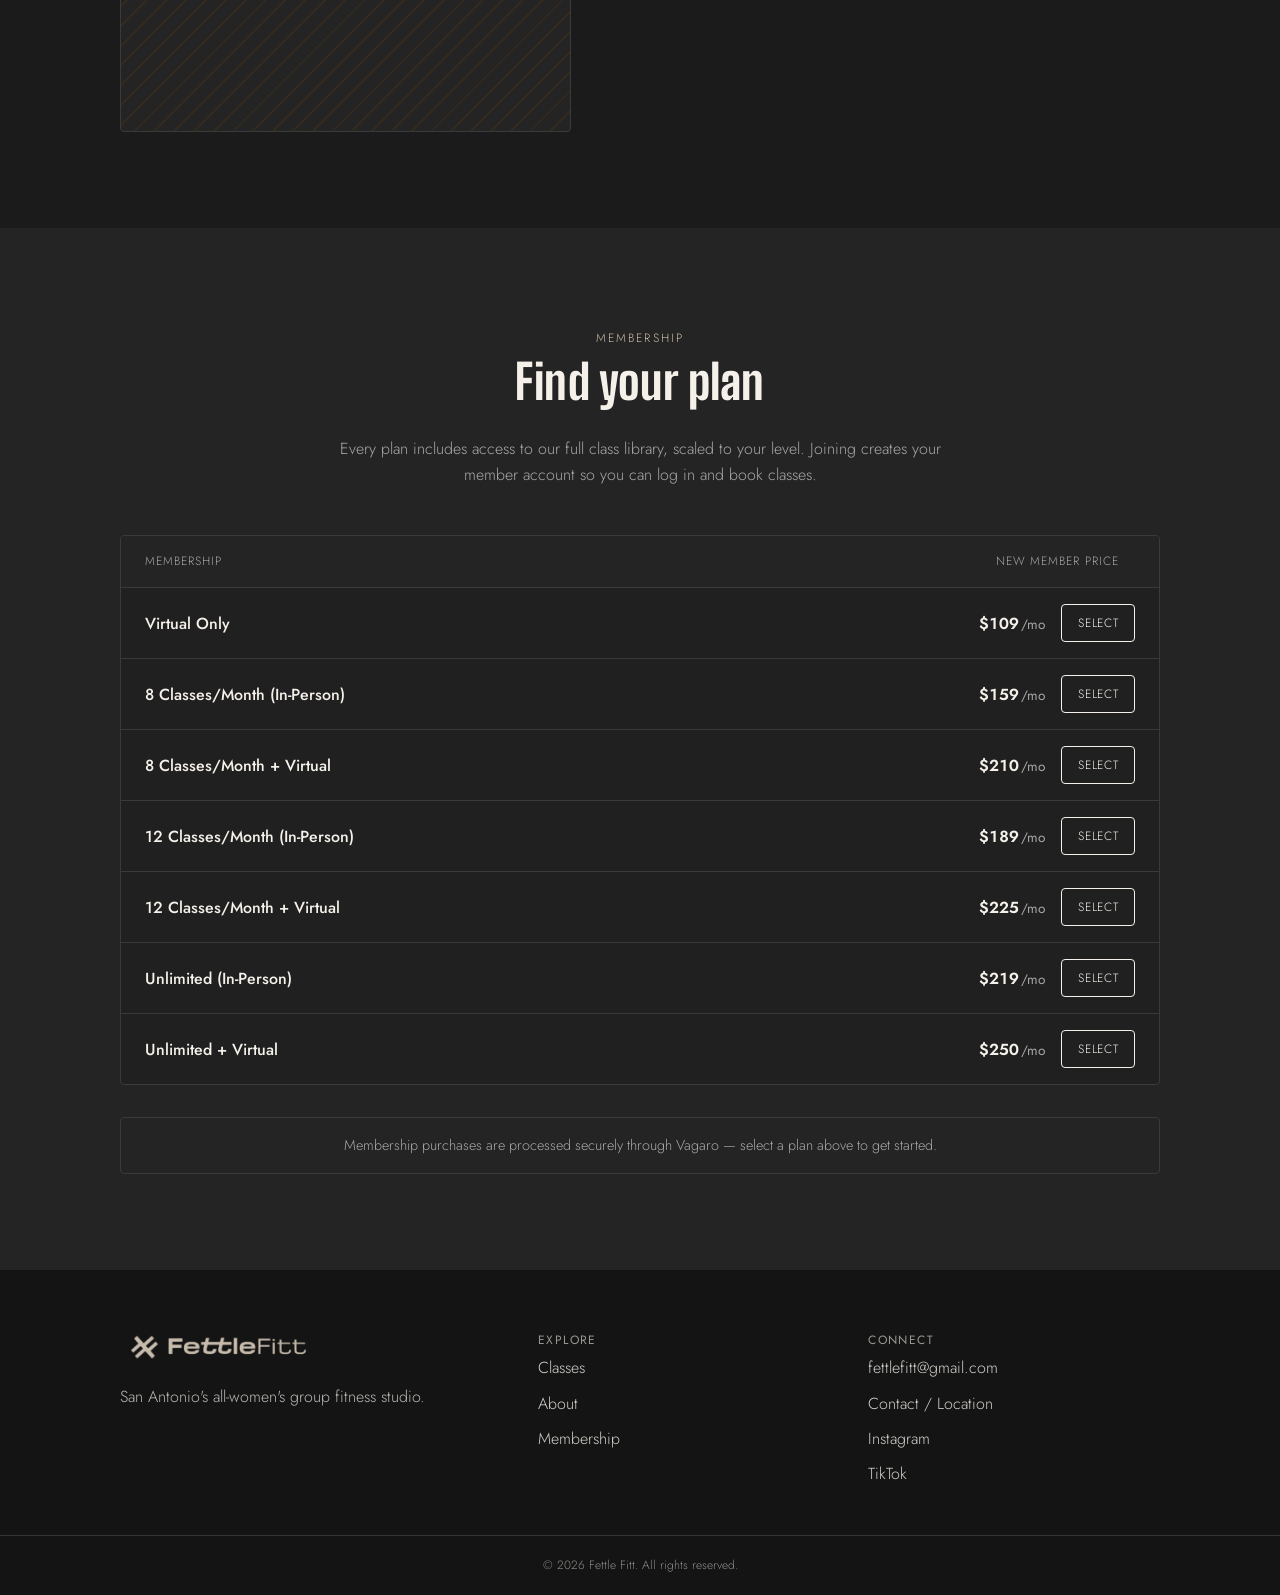
==== commit 81550fb3: "Embed full Classes and Membership sections on the homepage Both were previously just teasers linking" ====
--- a/index.html
+++ b/index.html
@@ -99,7 +99,89 @@
       </div>
     </section>
 
-    <section class="section section--alt">
+    <section class="section section--alt" id="classes">
+      <div class="wrap">
+        <div class="section-head section-head--center">
+          <span class="eyebrow">Classes &amp; Schedule</span>
+          <h2>Every class scales to you.</h2>
+          <p>Browse what's on the schedule below. Booking a spot requires a member login — new here? <a href="#membership">Choose a plan</a> to get started.</p>
+        </div>
+
+        <ul class="schedule-list">
+          <li class="schedule-item">
+            <div>
+              <p class="schedule-item__name"><strong>Booty Builder</strong></p>
+              <p class="schedule-item__desc">Lower Body + Glutes</p>
+            </div>
+            <div style="display:flex; align-items:center; gap:1rem;">
+              <span class="schedule-item__time">Monday &middot; 5:00am &amp; 7:15pm</span>
+              <a class="btn btn-outline" href="https://www.vagaro.com/cl/uBetjh0XZZPIfK9llDp1DYb5I3pkua2jl8fBU3Ujb6w=" target="_blank" rel="noopener noreferrer">Book</a>
+            </div>
+          </li>
+
+          <li class="schedule-item">
+            <div>
+              <p class="schedule-item__name"><strong>Push Power</strong></p>
+              <p class="schedule-item__desc">Upper Body Push + Core</p>
+            </div>
+            <div style="display:flex; align-items:center; gap:1rem;">
+              <span class="schedule-item__time">Tuesday &middot; 6:00am</span>
+              <a class="btn btn-outline" href="https://www.vagaro.com/cl/ZHkswLhzGOmeV4v7qmJcU-~OVc851HAMYHKipH69YLc=" target="_blank" rel="noopener noreferrer">Book</a>
+            </div>
+          </li>
+
+          <li class="schedule-item">
+            <div>
+              <p class="schedule-item__name"><strong>Total Strength</strong></p>
+              <p class="schedule-item__desc">Full Body Strength</p>
+            </div>
+            <div style="display:flex; align-items:center; gap:1rem;">
+              <span class="schedule-item__time">Wednesday &middot; 5:00am &amp; 7:15pm</span>
+              <a class="btn btn-outline" href="https://www.vagaro.com/cl/-K6JPQC8ouV~Ovtj0eRg3Jp4nX3-ceQQLgmjng7l8iI=" target="_blank" rel="noopener noreferrer">Book</a>
+            </div>
+          </li>
+
+          <li class="schedule-item">
+            <div>
+              <p class="schedule-item__name"><strong>Peach &amp; Pull</strong></p>
+              <p class="schedule-item__desc">Posterior Chain + Pull</p>
+            </div>
+            <div style="display:flex; align-items:center; gap:1rem;">
+              <span class="schedule-item__time">Thursday &middot; 6:00am</span>
+              <a class="btn btn-outline" href="https://www.vagaro.com/cl/B3zz5T~Wf97NVbXLThuBru6ZXoXJAuMUr5ocJC7e9AI=" target="_blank" rel="noopener noreferrer">Book</a>
+            </div>
+          </li>
+
+          <li class="schedule-item">
+            <div>
+              <p class="schedule-item__name"><strong>Fettle Friday</strong></p>
+              <p class="schedule-item__desc">Full Body Conditioning</p>
+            </div>
+            <div style="display:flex; align-items:center; gap:1rem;">
+              <span class="schedule-item__time">Friday &middot; 5:00am &amp; 5:00pm</span>
+              <a class="btn btn-outline" href="https://www.vagaro.com/cl/ylaHPYzSvHudQwB8tIjPJkc5P8NO4CrFOofC-Y7abo4=" target="_blank" rel="noopener noreferrer">Book</a>
+            </div>
+          </li>
+
+          <li class="schedule-item">
+            <div>
+              <p class="schedule-item__name"><strong>Virtual Class</strong></p>
+              <p class="schedule-item__desc">Join live from anywhere — included with Virtual Only, or any plan with the Virtual add-on.</p>
+            </div>
+            <div style="display:flex; align-items:center; gap:1rem;">
+              <span class="schedule-item__time">Mon, Wed &amp; Fri &middot; 12:00pm</span>
+              <a class="btn btn-outline" href="https://www.vagaro.com/cl/dGBWxkVcMo6cCz2q3coeA17aTSSqSW82pzfkMqHx-sk=" target="_blank" rel="noopener noreferrer">Book</a>
+            </div>
+          </li>
+        </ul>
+
+        <p class="form-note" style="margin-top: 2rem;">
+          Times shown reflect the current weekly schedule — always confirm in your member portal, since it's the source of truth for live availability.
+        </p>
+      </div>
+    </section>
+
+    <section class="section">
       <div class="wrap about-grid">
         <div class="media-placeholder" aria-hidden="true">Studio photo</div>
         <div>
@@ -111,12 +193,60 @@
       </div>
     </section>
 
-    <section class="section">
-      <div class="wrap section-head--center">
-        <span class="eyebrow">Membership</span>
-        <h2>Find your plan</h2>
-        <p>From $109/mo virtual-only to unlimited in-person plus virtual access — pick the cadence that fits your week.</p>
-        <a class="btn btn-primary" href="membership.html">View All Plans</a>
+    <section class="section section--alt" id="membership">
+      <div class="wrap">
+        <div class="section-head section-head--center">
+          <span class="eyebrow">Membership</span>
+          <h2>Find your plan</h2>
+          <p>Every plan includes access to our full class library, scaled to your level. Joining creates your member account so you can log in and book classes.</p>
+        </div>
+
+        <div class="pricing-table">
+          <div class="pricing-table__row pricing-table__row--head">
+            <span>Membership</span>
+            <span>New Member Price</span>
+            <span></span>
+          </div>
+          <div class="pricing-table__row">
+            <span>Virtual Only</span>
+            <span class="pricing-table__price">$109<span class="pricing-table__period">/mo</span></span>
+            <a class="btn btn-outline pricing-table__select" href="https://www.vagaro.com/cl/TJRZraWEQUor9WRUVVpI~XdRqnZNOJoRophPWnh3I~0=" target="_blank" rel="noopener noreferrer" aria-label="Select Virtual Only">Select</a>
+          </div>
+          <div class="pricing-table__row">
+            <span>8 Classes/Month (In-Person)</span>
+            <span class="pricing-table__price">$159<span class="pricing-table__period">/mo</span></span>
+            <a class="btn btn-outline pricing-table__select" href="https://www.vagaro.com/cl/eRScCp5NtBFSbzMh77UuY3tR-uLSnXBWbWRliyD3SVs=" target="_blank" rel="noopener noreferrer" aria-label="Select 8 Classes/Month (In-Person)">Select</a>
+          </div>
+          <div class="pricing-table__row">
+            <span>8 Classes/Month + Virtual</span>
+            <span class="pricing-table__price">$210<span class="pricing-table__period">/mo</span></span>
+            <a class="btn btn-outline pricing-table__select" href="https://www.vagaro.com/cl/jDRg3~-IvVySYh6NRv9caAx~tkozewi84VXsxmFX98w=" target="_blank" rel="noopener noreferrer" aria-label="Select 8 Classes/Month + Virtual">Select</a>
+          </div>
+          <div class="pricing-table__row">
+            <span>12 Classes/Month (In-Person)</span>
+            <span class="pricing-table__price">$189<span class="pricing-table__period">/mo</span></span>
+            <a class="btn btn-outline pricing-table__select" href="https://www.vagaro.com/cl/Z6TyjzraM3wmhNksKPzHER5nncpqiT3-rHblI2KmmX4=" target="_blank" rel="noopener noreferrer" aria-label="Select 12 Classes/Month (In-Person)">Select</a>
+          </div>
+          <div class="pricing-table__row">
+            <span>12 Classes/Month + Virtual</span>
+            <span class="pricing-table__price">$225<span class="pricing-table__period">/mo</span></span>
+            <a class="btn btn-outline pricing-table__select" href="https://www.vagaro.com/cl/-ntncZrLyvbrRfeKaw8yE1AZ-Z92qwwZoj5KWcu55Gw=" target="_blank" rel="noopener noreferrer" aria-label="Select 12 Classes/Month + Virtual">Select</a>
+          </div>
+          <div class="pricing-table__row">
+            <span>Unlimited (In-Person)</span>
+            <span class="pricing-table__price">$219<span class="pricing-table__period">/mo</span></span>
+            <a class="btn btn-outline pricing-table__select" href="https://www.vagaro.com/cl/~8mMvN9J0xQuAQZgTLPltBxC2a2GFoVyGF6cZb~gNjI=" target="_blank" rel="noopener noreferrer" aria-label="Select Unlimited (In-Person)">Select</a>
+          </div>
+          <div class="pricing-table__row">
+            <span>Unlimited + Virtual</span>
+            <span class="pricing-table__price">$250<span class="pricing-table__period">/mo</span></span>
+            <a class="btn btn-outline pricing-table__select" href="https://www.vagaro.com/cl/goJH~~pD5E4DZhUIGIf8ILOsOOq5AjXABcFGq6Fc3V4=" target="_blank" rel="noopener noreferrer" aria-label="Select Unlimited + Virtual">Select</a>
+          </div>
+        </div>
+
+        <p class="notice" style="margin: 2rem auto 0; text-align:center;">
+          Membership purchases are processed securely through Vagaro &mdash; select a plan above to get started.
+        </p>
       </div>
     </section>
   </main>
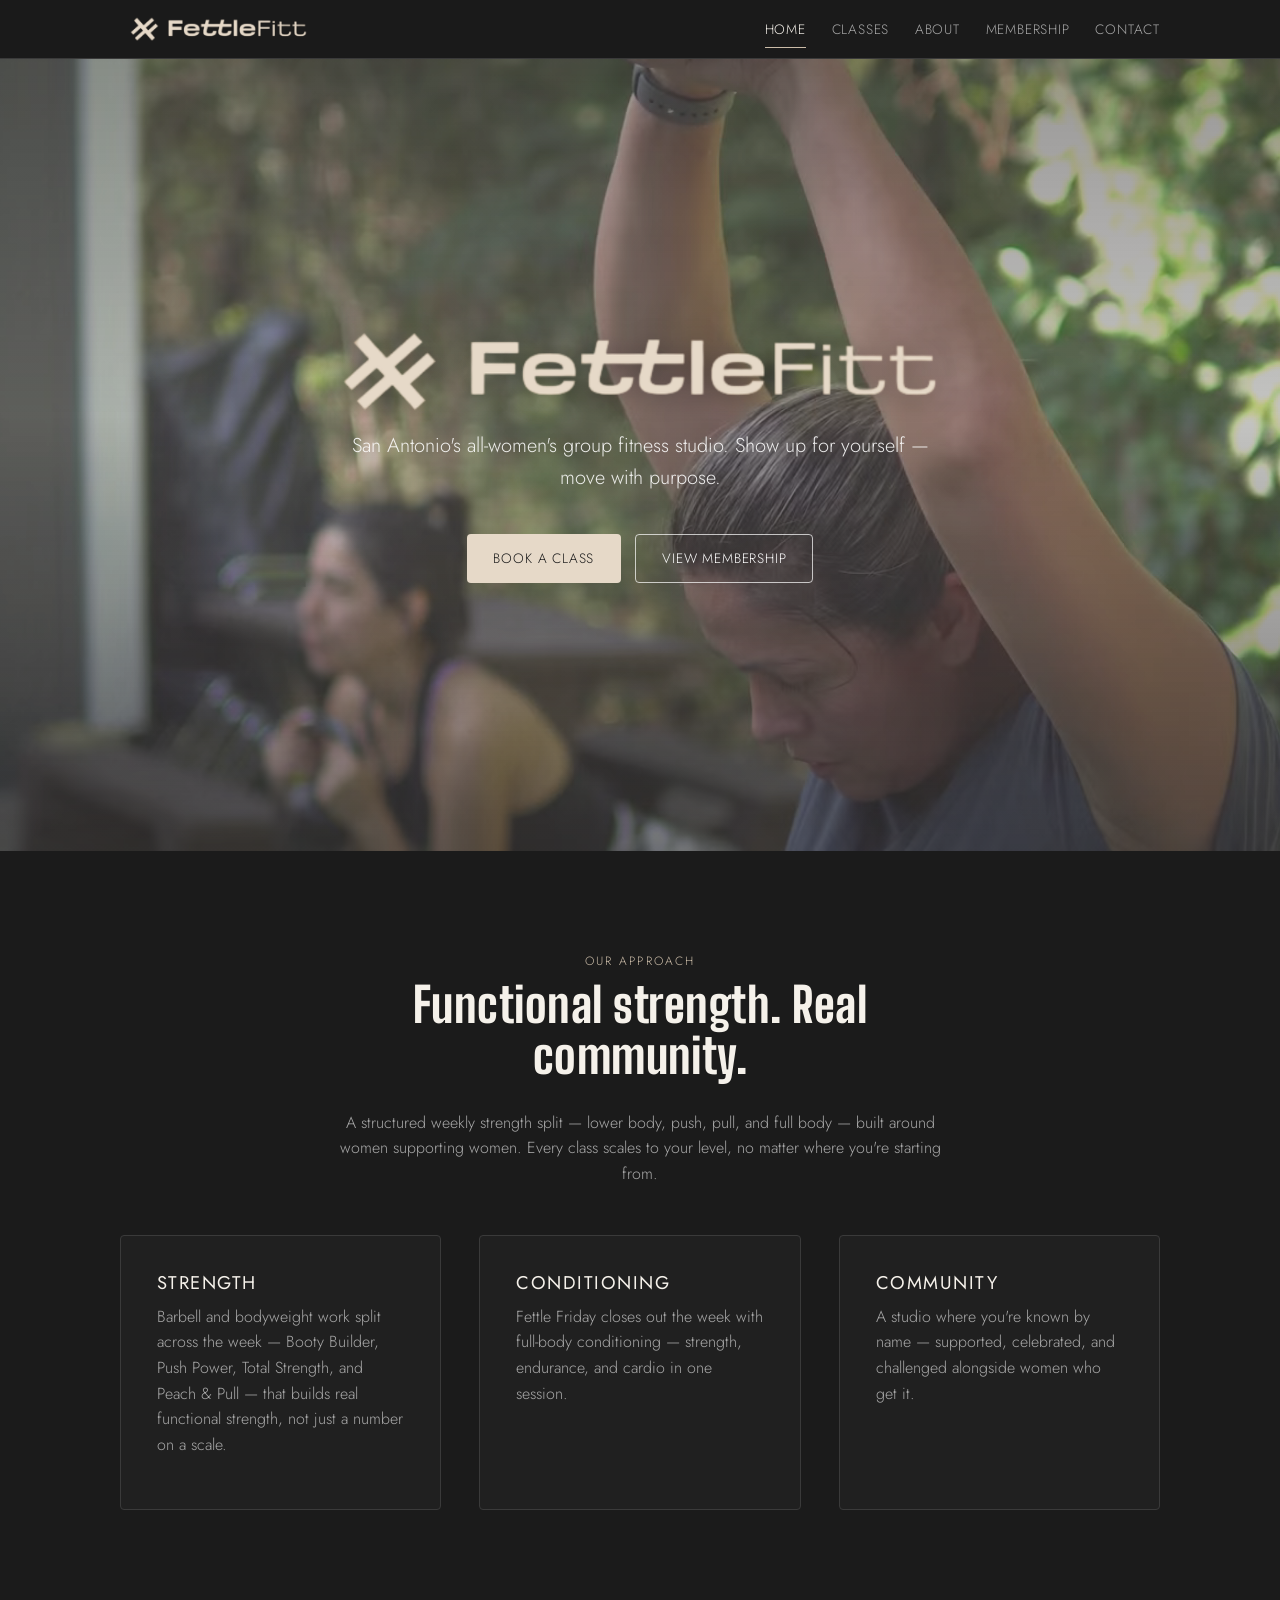
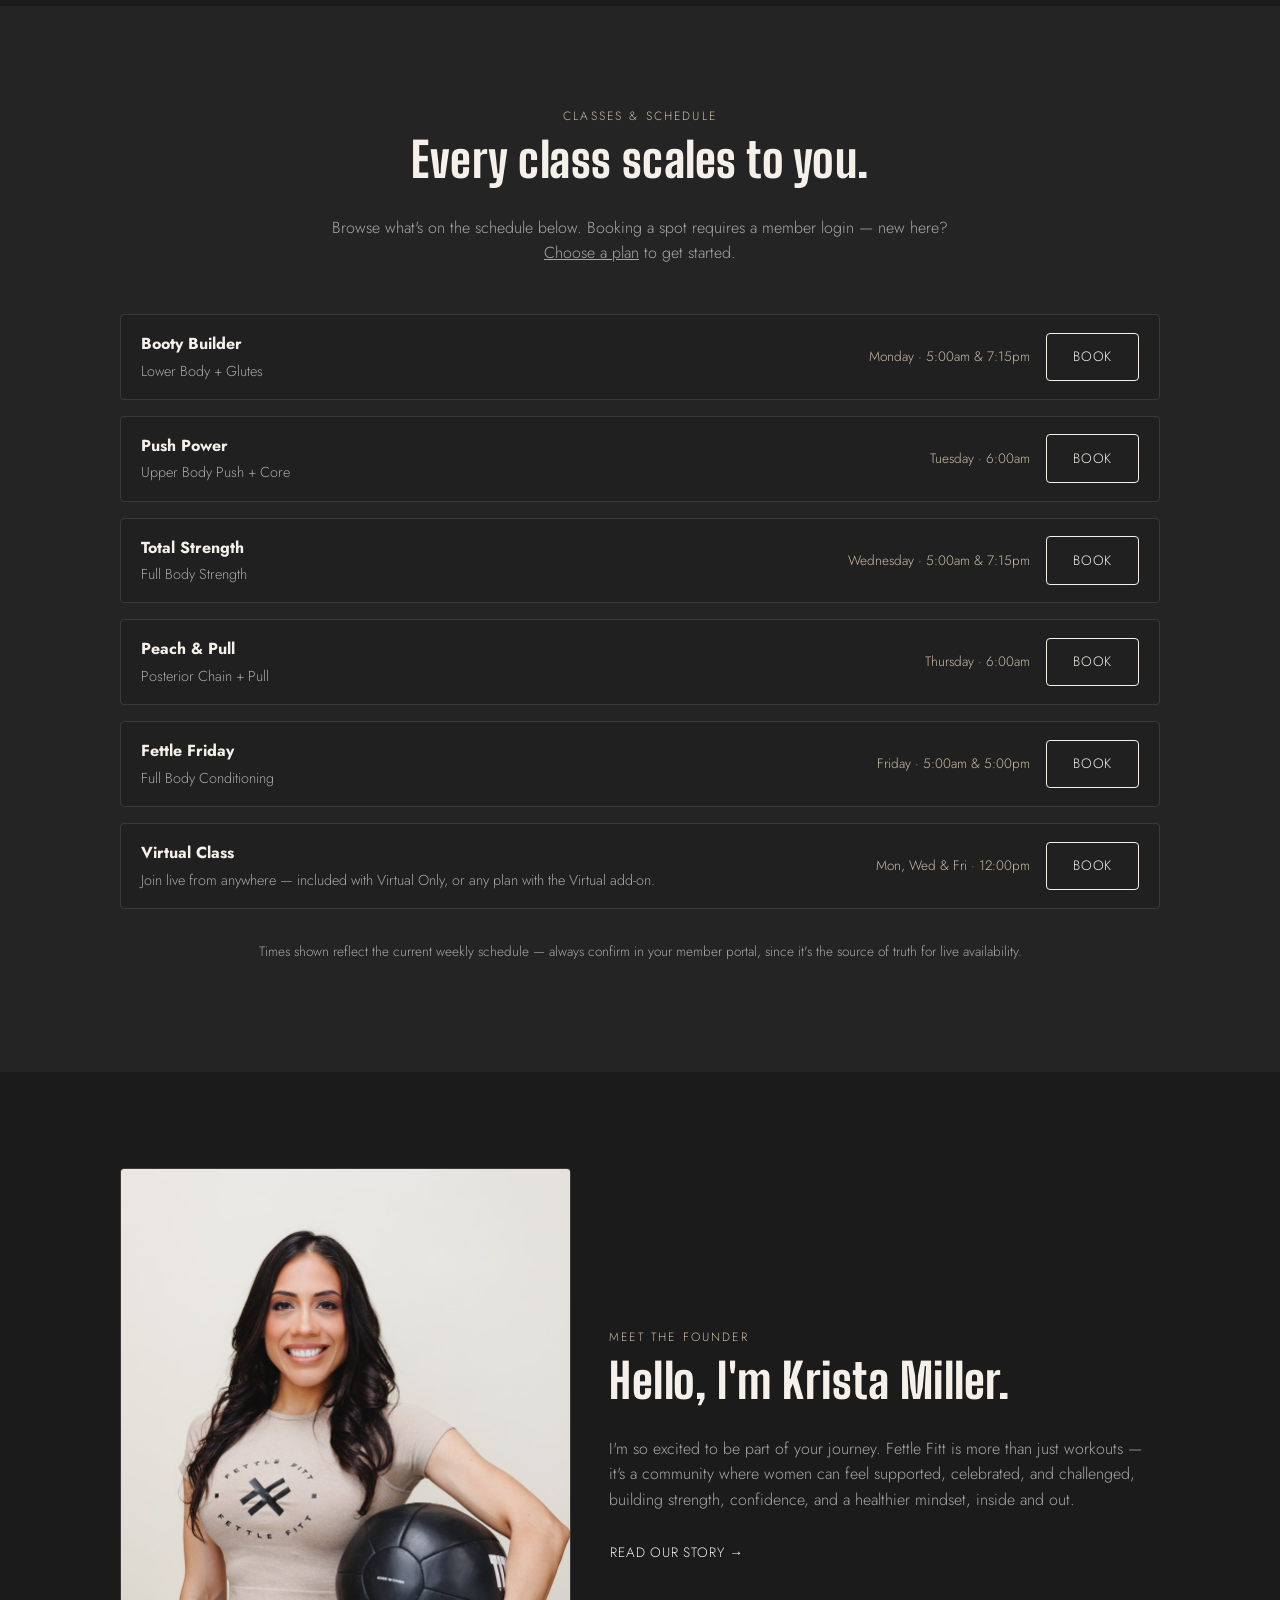
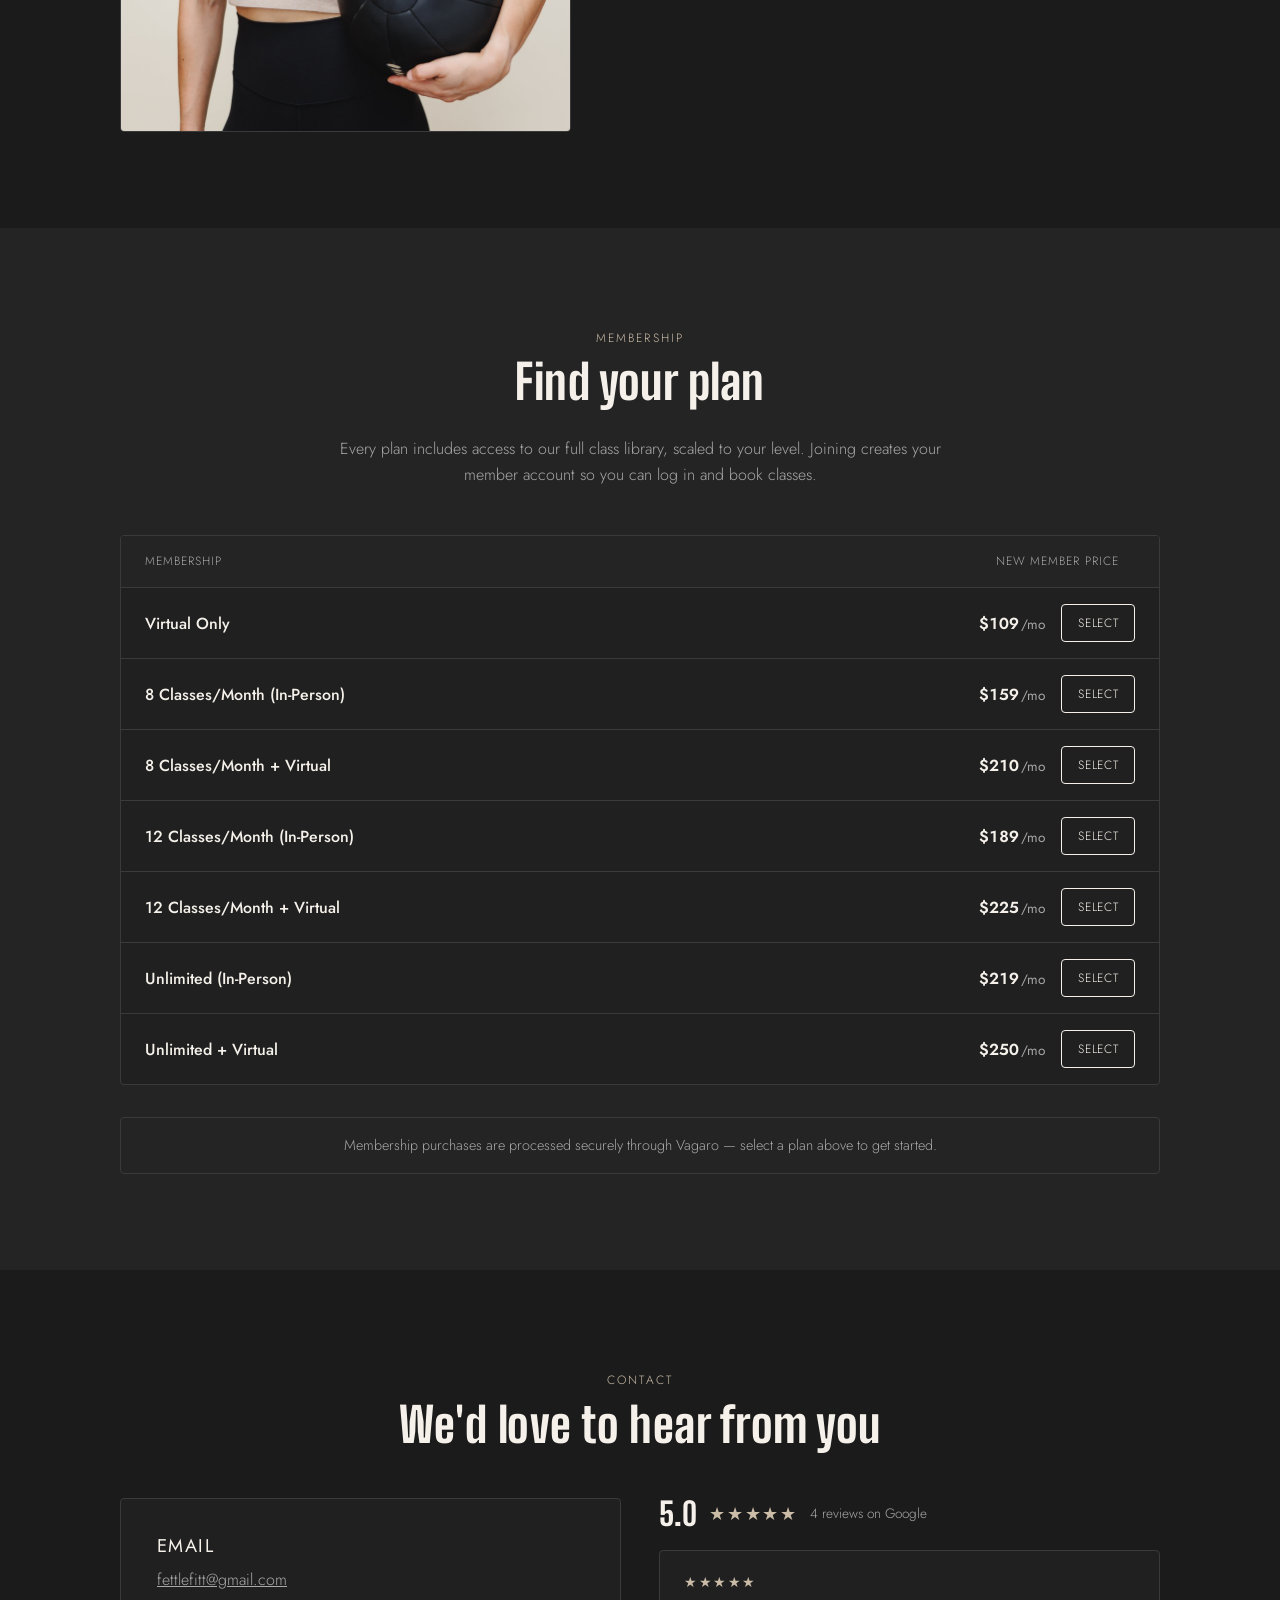
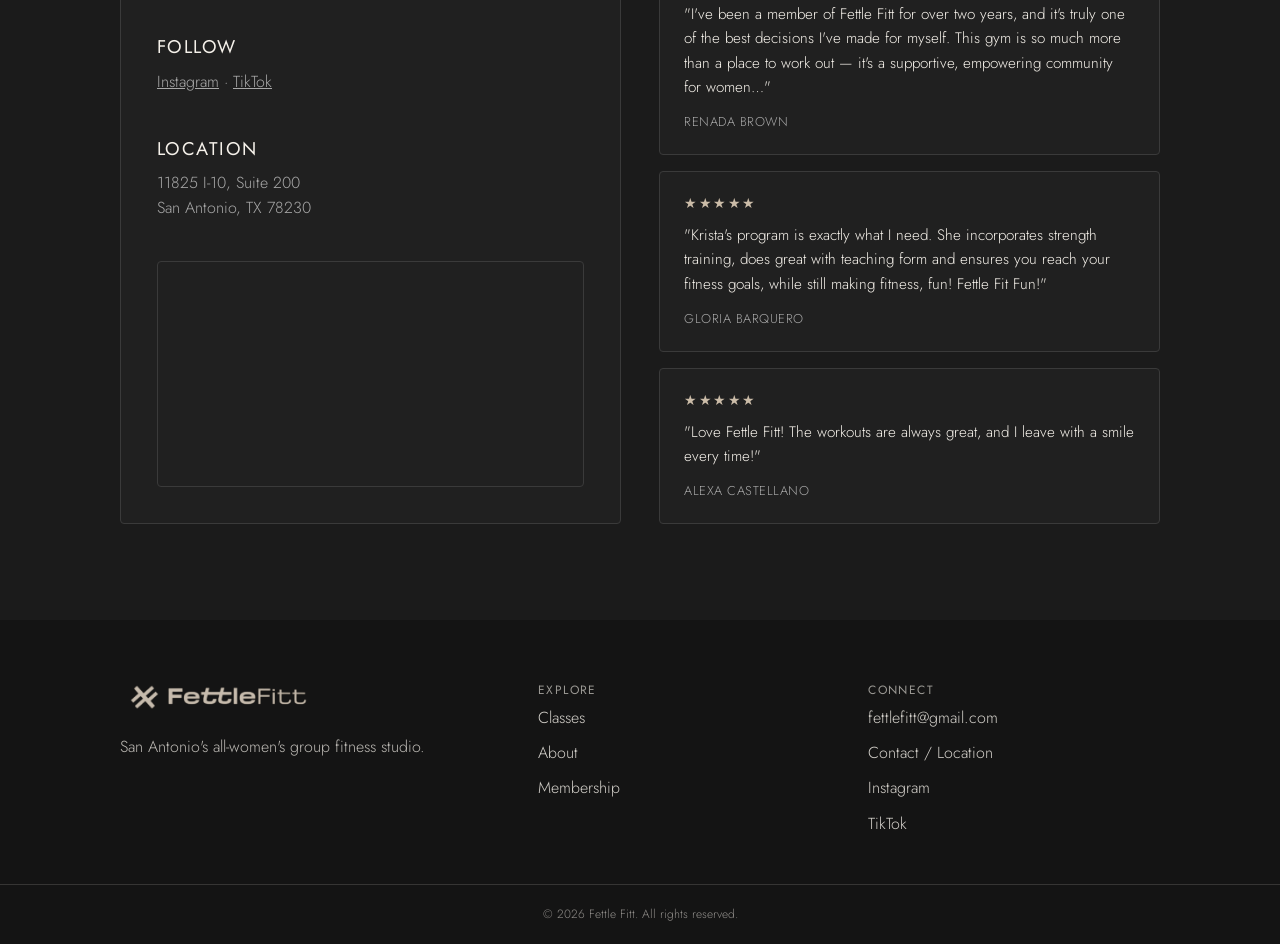
==== commit ed18eecf: "Add homepage Contact section, founder photo, and bio credentials Homepage now embeds the full contac" ====
--- a/index.html
+++ b/index.html
@@ -183,7 +183,7 @@
 
     <section class="section">
       <div class="wrap about-grid">
-        <div class="media-placeholder" aria-hidden="true">Studio photo</div>
+        <img class="about-photo" src="assets/img/krista-miller.jpg" alt="Krista Miller, founder of Fettle Fitt" />
         <div>
           <span class="eyebrow">Meet the Founder</span>
           <h2>Hello, I'm Krista Miller.</h2>
@@ -247,6 +247,57 @@
         <p class="notice" style="margin: 2rem auto 0; text-align:center;">
           Membership purchases are processed securely through Vagaro &mdash; select a plan above to get started.
         </p>
+      </div>
+    </section>
+
+    <section class="section" id="contact">
+      <div class="wrap">
+        <div class="section-head section-head--center">
+          <span class="eyebrow">Contact</span>
+          <h2>We'd love to hear from you</h2>
+        </div>
+
+        <div class="grid grid--2">
+          <div class="card card--fill">
+            <h3>Email</h3>
+            <p><a href="mailto:fettlefitt@gmail.com">fettlefitt@gmail.com</a></p>
+            <h3 style="margin-top:1.5em;">Follow</h3>
+            <p>
+              <a href="https://www.instagram.com/fettlefitt/" target="_blank" rel="noopener noreferrer">Instagram</a> &middot;
+              <a href="https://www.tiktok.com/@fettle_fitt" target="_blank" rel="noopener noreferrer">TikTok</a>
+            </p>
+            <h3 style="margin-top:1.5em;">Location</h3>
+            <p>11825 I-10, Suite 200<br />San Antonio, TX 78230</p>
+            <div class="map-embed">
+              <iframe src="https://www.google.com/maps?q=11825+I-10+Ste+200,+San+Antonio,+TX+78230&output=embed" loading="lazy" referrerpolicy="no-referrer-when-downgrade" title="Fettle Fitt location on Google Maps"></iframe>
+            </div>
+          </div>
+
+          <div>
+            <div class="reviews-summary">
+              <span class="reviews-summary__score">5.0</span>
+              <span class="reviews-summary__stars">&#9733;&#9733;&#9733;&#9733;&#9733;</span>
+              <span class="reviews-summary__count">4 reviews on Google</span>
+            </div>
+            <div class="review-list">
+              <div class="review-card">
+                <span class="review-card__stars">&#9733;&#9733;&#9733;&#9733;&#9733;</span>
+                <p>"I've been a member of Fettle Fitt for over two years, and it's truly one of the best decisions I've made for myself. This gym is so much more than a place to work out &mdash; it's a supportive, empowering community for women&hellip;"</p>
+                <span class="review-card__author">Renada Brown</span>
+              </div>
+              <div class="review-card">
+                <span class="review-card__stars">&#9733;&#9733;&#9733;&#9733;&#9733;</span>
+                <p>"Krista's program is exactly what I need. She incorporates strength training, does great with teaching form and ensures you reach your fitness goals, while still making fitness, fun! Fettle Fit Fun!"</p>
+                <span class="review-card__author">Gloria Barquero</span>
+              </div>
+              <div class="review-card">
+                <span class="review-card__stars">&#9733;&#9733;&#9733;&#9733;&#9733;</span>
+                <p>"Love Fettle Fitt! The workouts are always great, and I leave with a smile every time!"</p>
+                <span class="review-card__author">Alexa Castellano</span>
+              </div>
+            </div>
+          </div>
+        </div>
       </div>
     </section>
   </main>
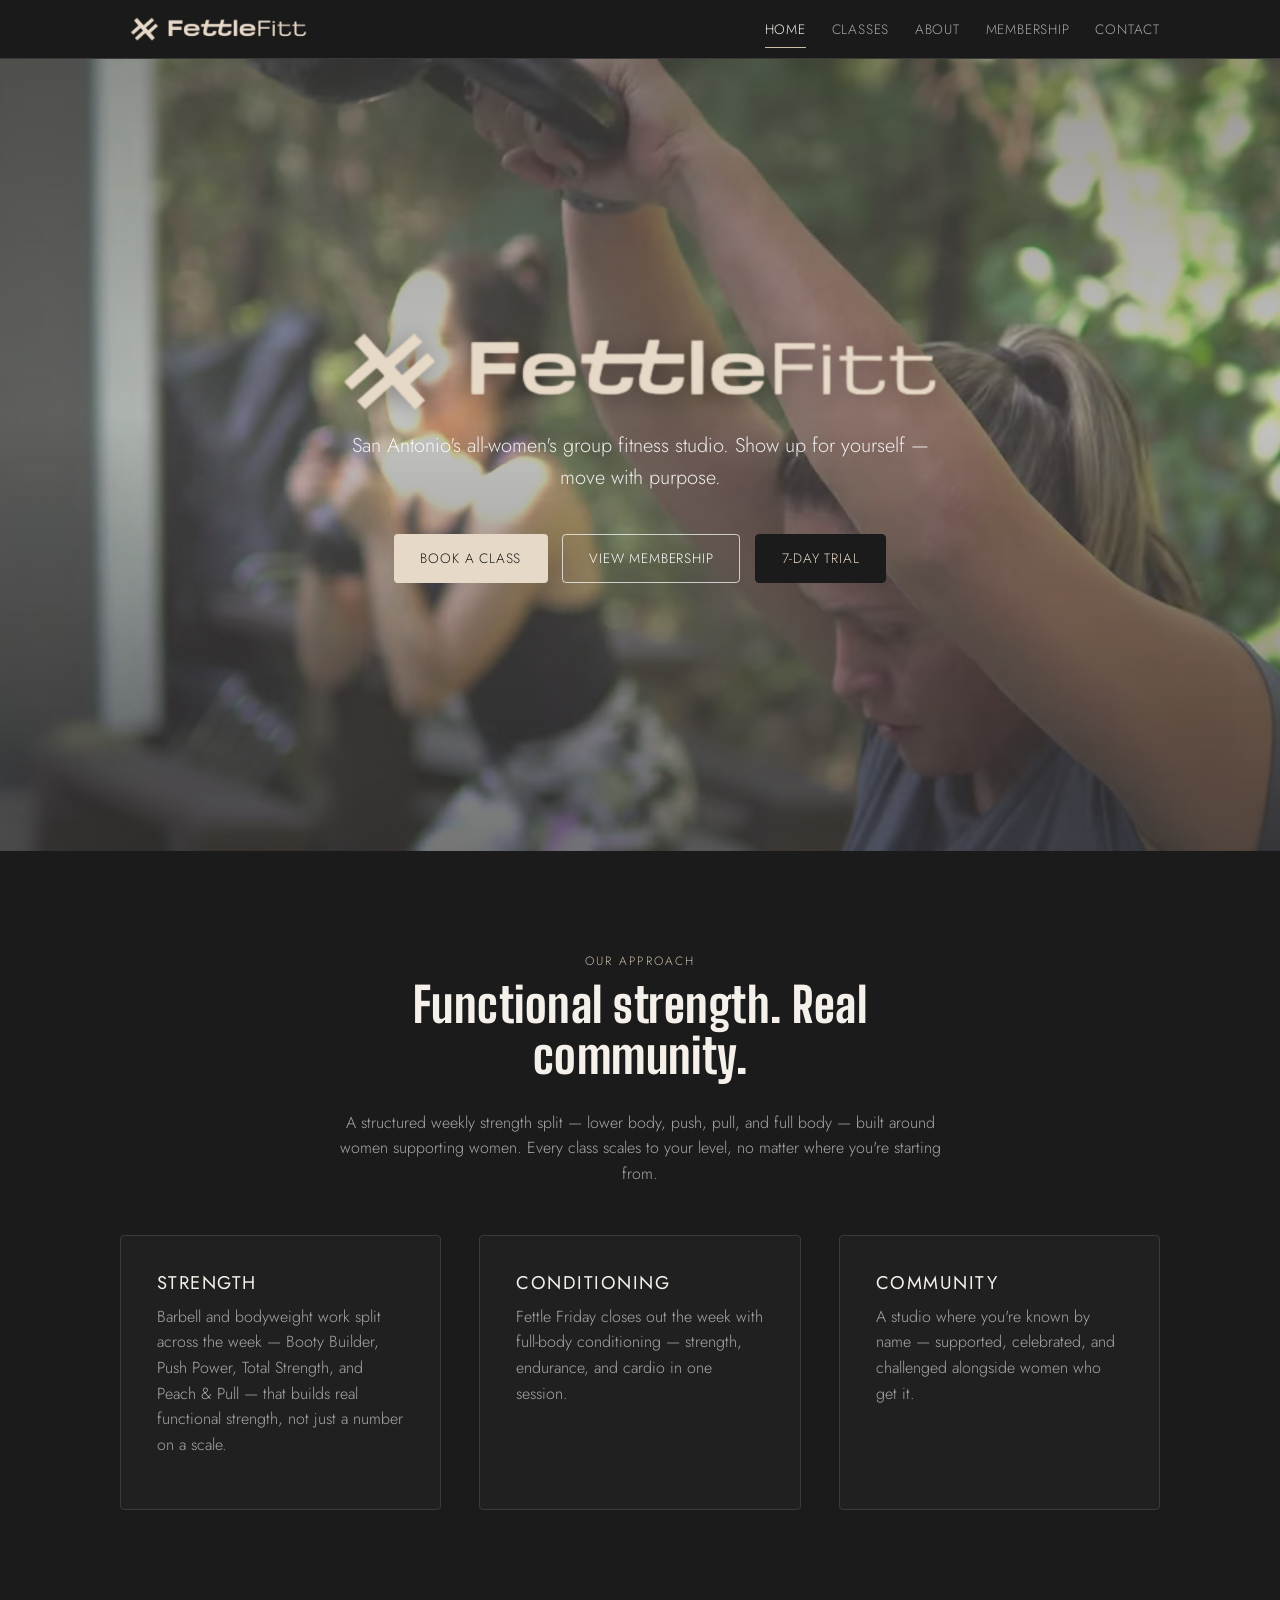
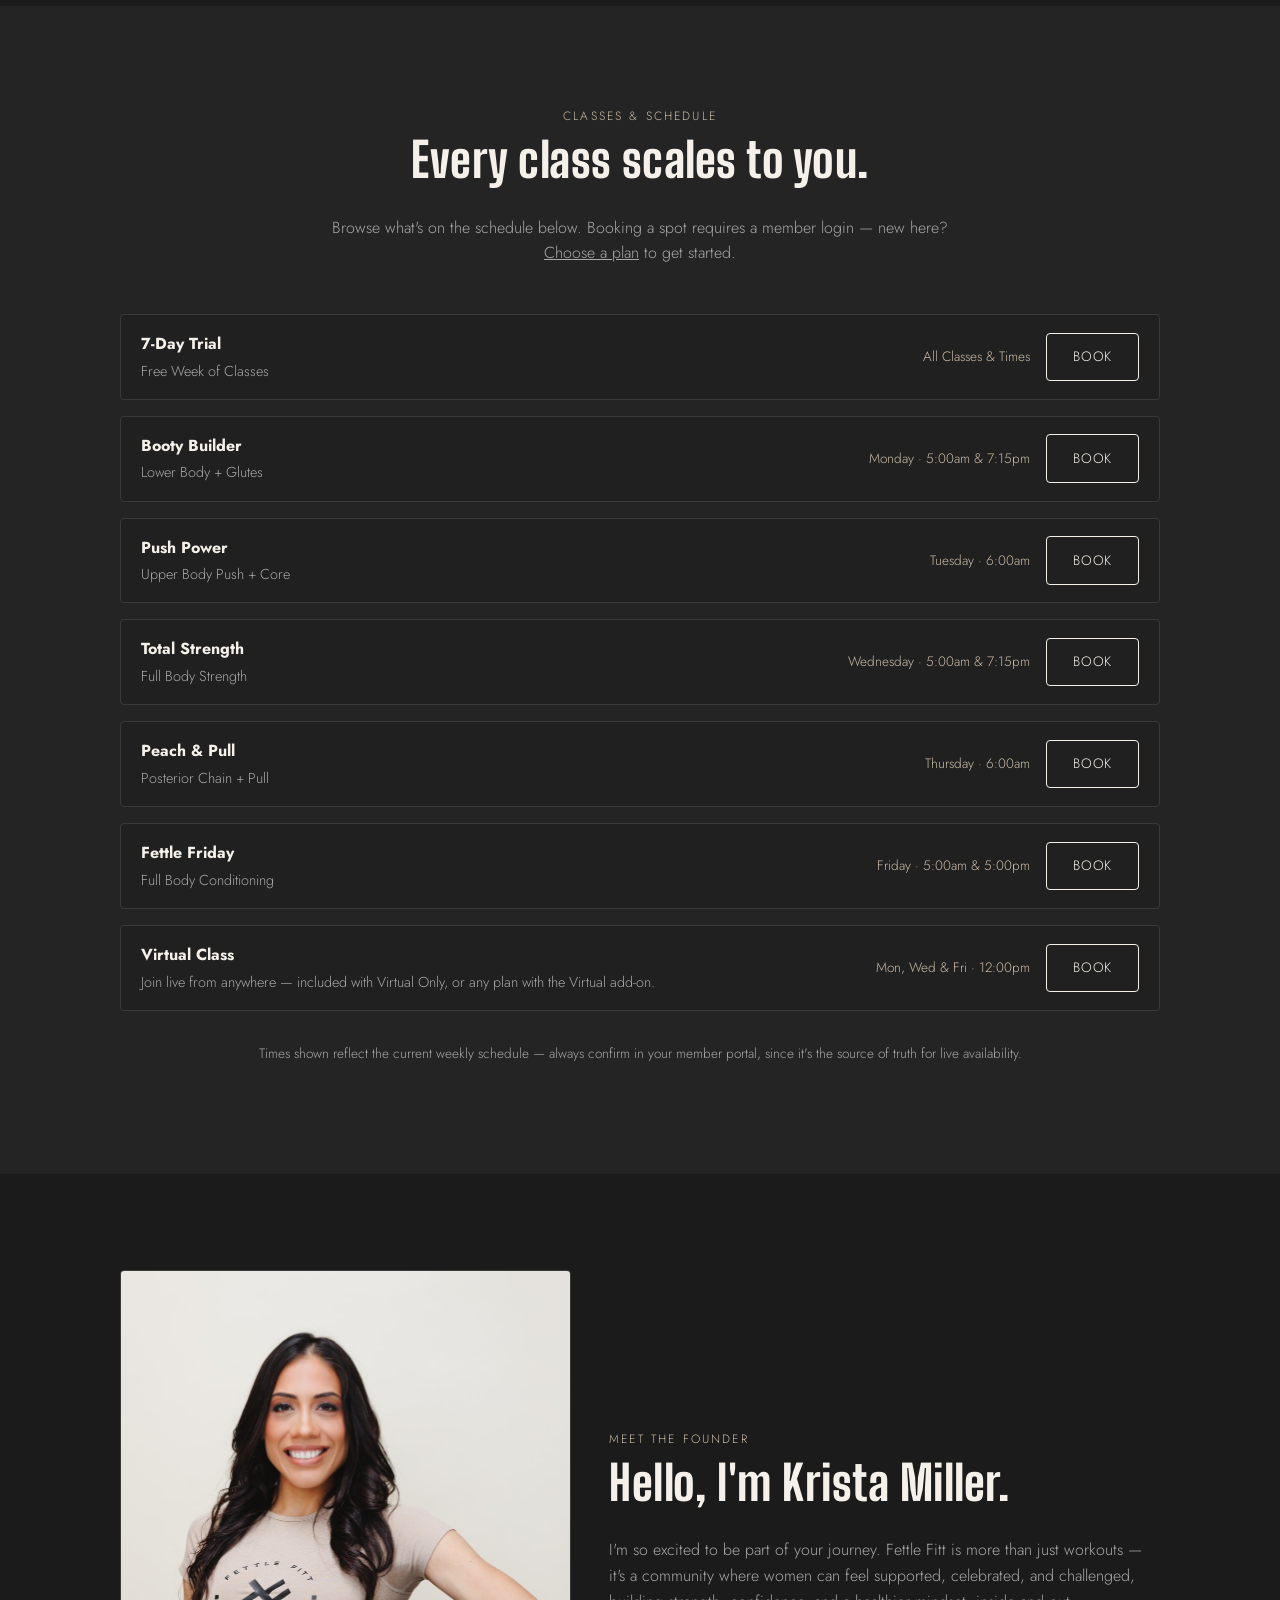
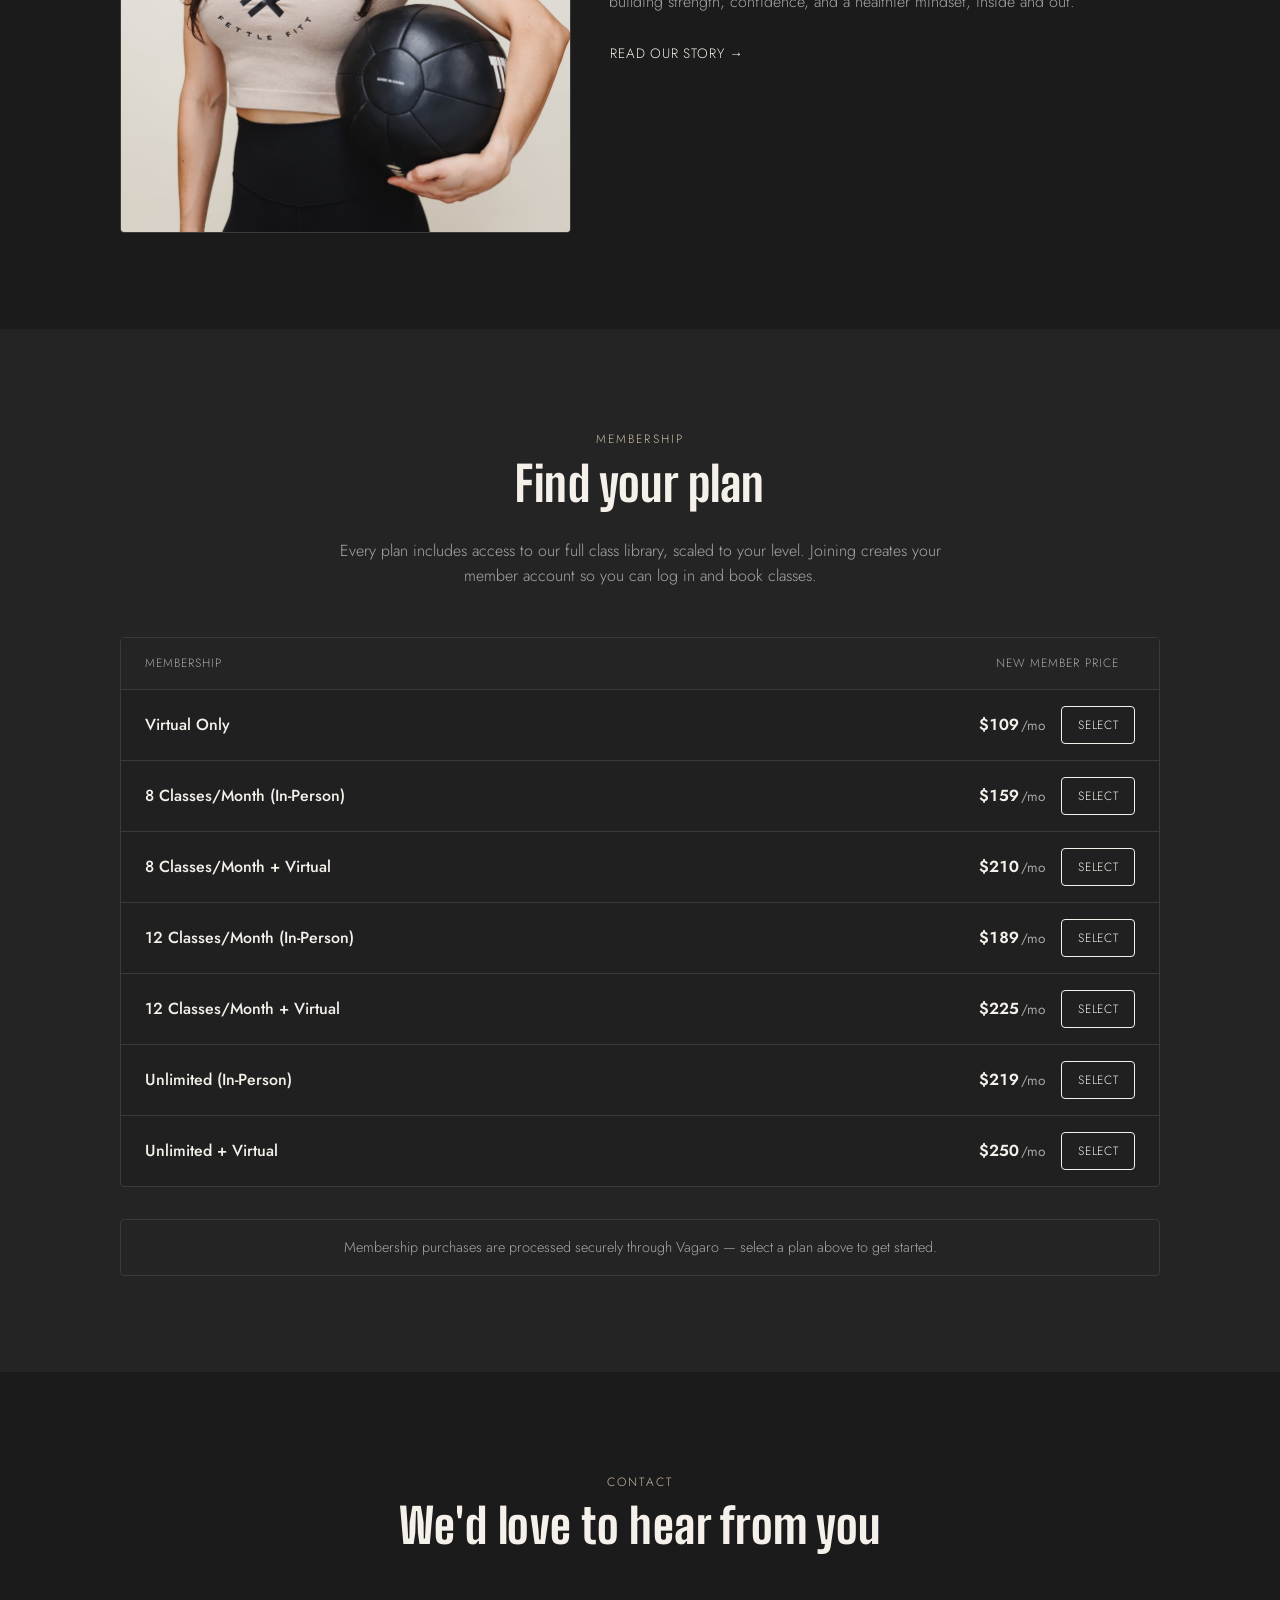
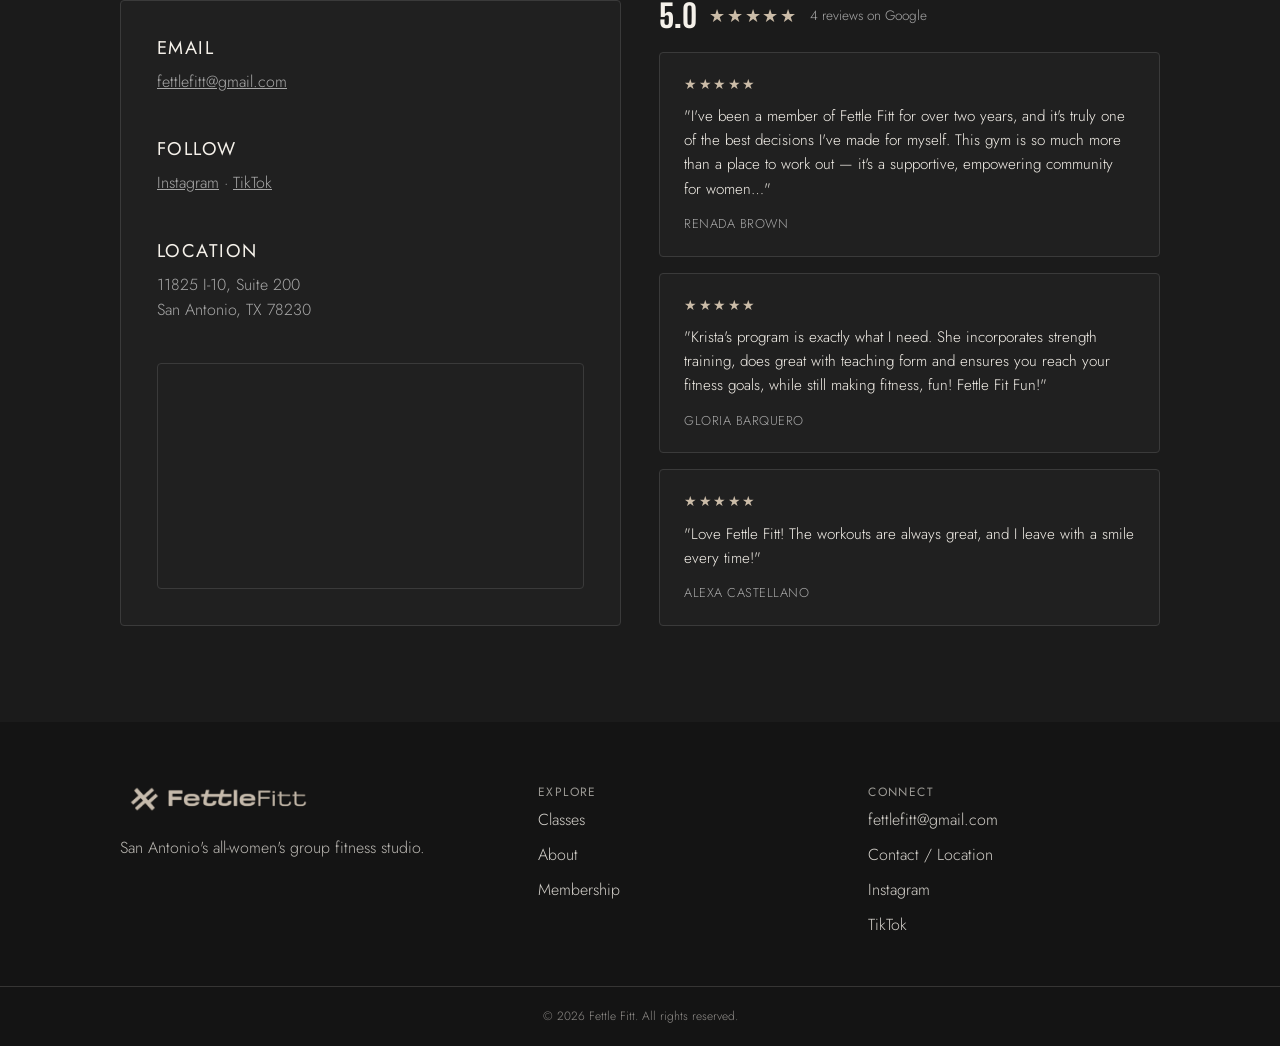
==== commit 550bbb44: "Add 7-Day Trial button and trial class card, linked to Vagaro Co-Authored-By: Claude Sonnet 5 <norep" ====
--- a/index.html
+++ b/index.html
@@ -70,6 +70,7 @@
         <div class="hero__actions">
           <a class="btn btn-primary" href="schedule.html">Book a Class</a>
           <a class="btn btn-outline" href="membership.html">View Membership</a>
+          <a class="btn btn-trial" href="https://www.vagaro.com/cl/hCSgPLpa8pl1DNkU243X0dOoZ~NYHdeogNsD5XZdy-g=" target="_blank" rel="noopener noreferrer">7-Day Trial</a>
         </div>
       </div>
     </section>
@@ -108,6 +109,17 @@
         </div>
 
         <ul class="schedule-list">
+          <li class="schedule-item">
+            <div>
+              <p class="schedule-item__name"><strong>7-Day Trial</strong></p>
+              <p class="schedule-item__desc">Free Week of Classes</p>
+            </div>
+            <div style="display:flex; align-items:center; gap:1rem;">
+              <span class="schedule-item__time">All Classes &amp; Times</span>
+              <a class="btn btn-outline" href="https://www.vagaro.com/cl/hCSgPLpa8pl1DNkU243X0dOoZ~NYHdeogNsD5XZdy-g=" target="_blank" rel="noopener noreferrer">Book</a>
+            </div>
+          </li>
+
           <li class="schedule-item">
             <div>
               <p class="schedule-item__name"><strong>Booty Builder</strong></p>
--- a/assets/css/style.css
+++ b/assets/css/style.css
@@ -141,6 +141,13 @@
   padding-left: 0;
   padding-right: 0;
 }
+
+.btn-trial {
+  background: #1b1b1b;
+  border-color: #1b1b1b;
+  color: var(--color-accent);
+}
+.btn-trial:hover { background: var(--color-accent); color: #1b1b1b; }
 
 .btn-block { width: 100%; }
 
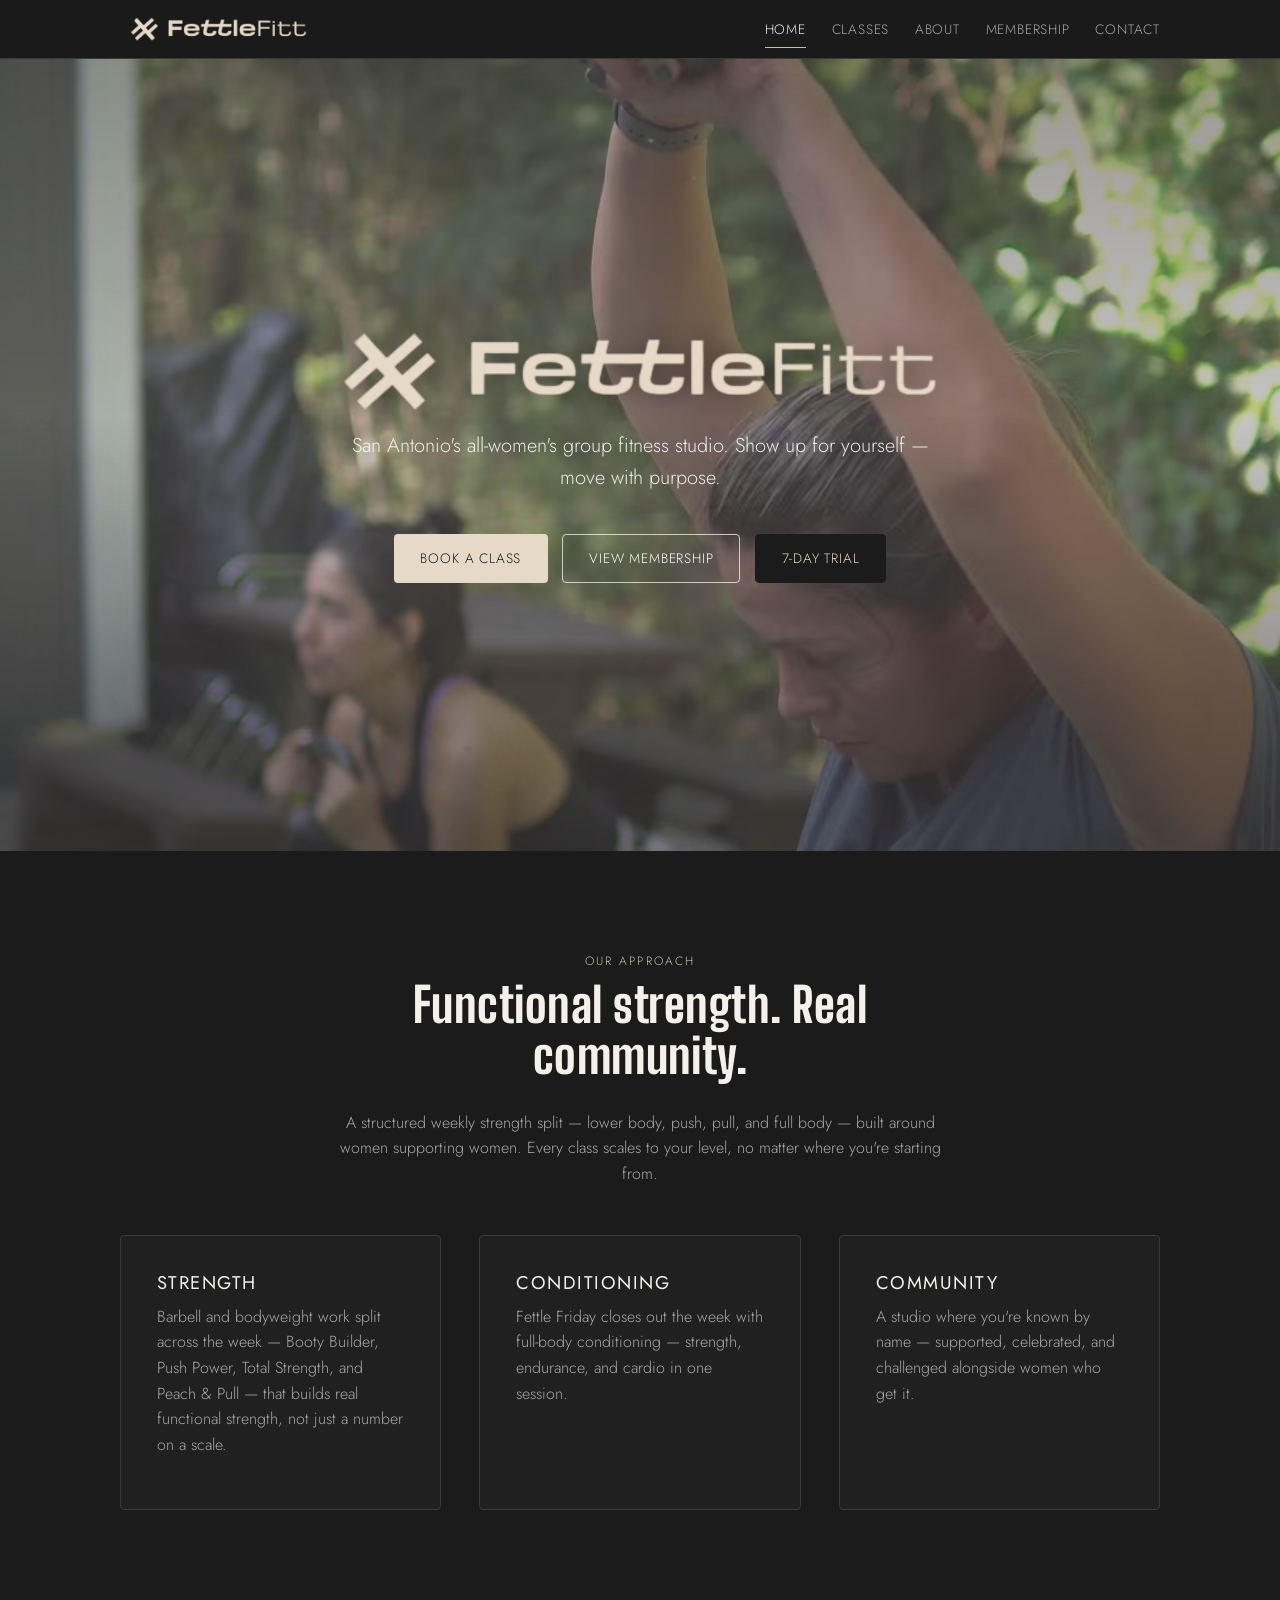
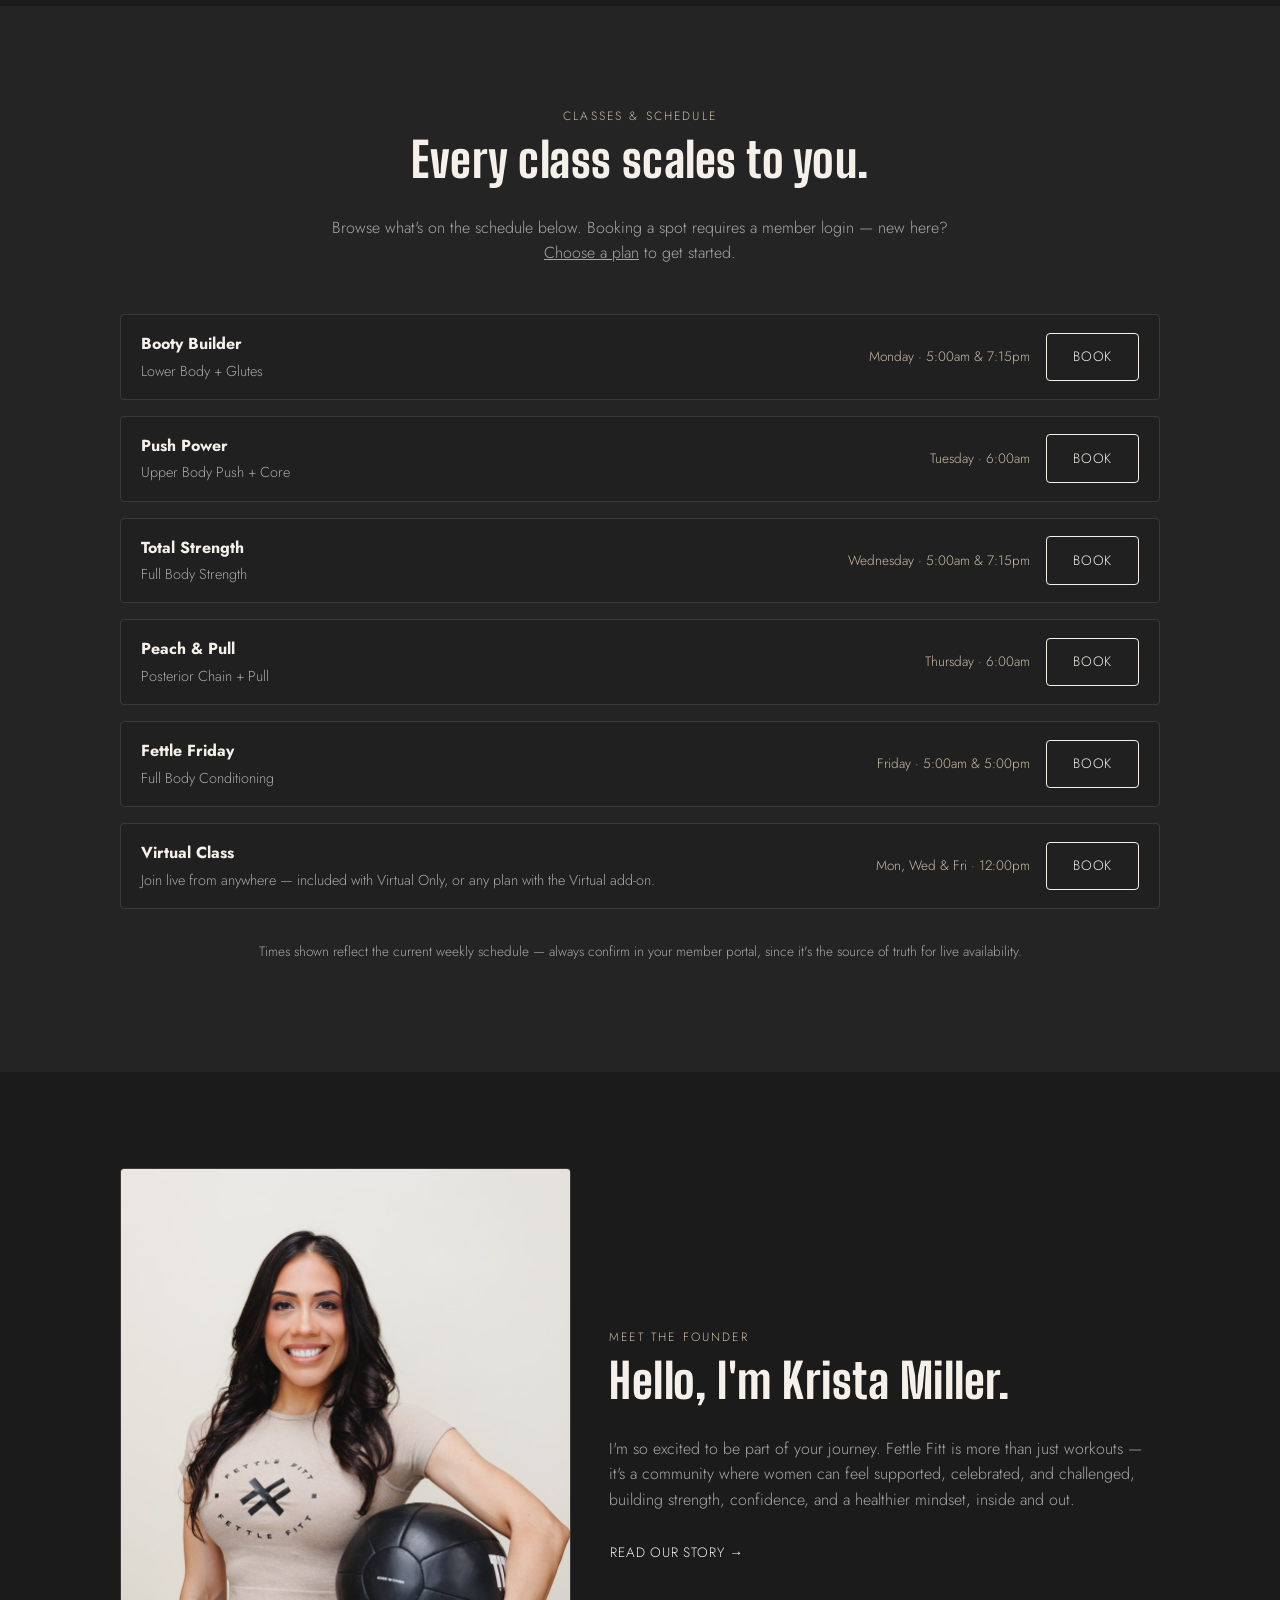
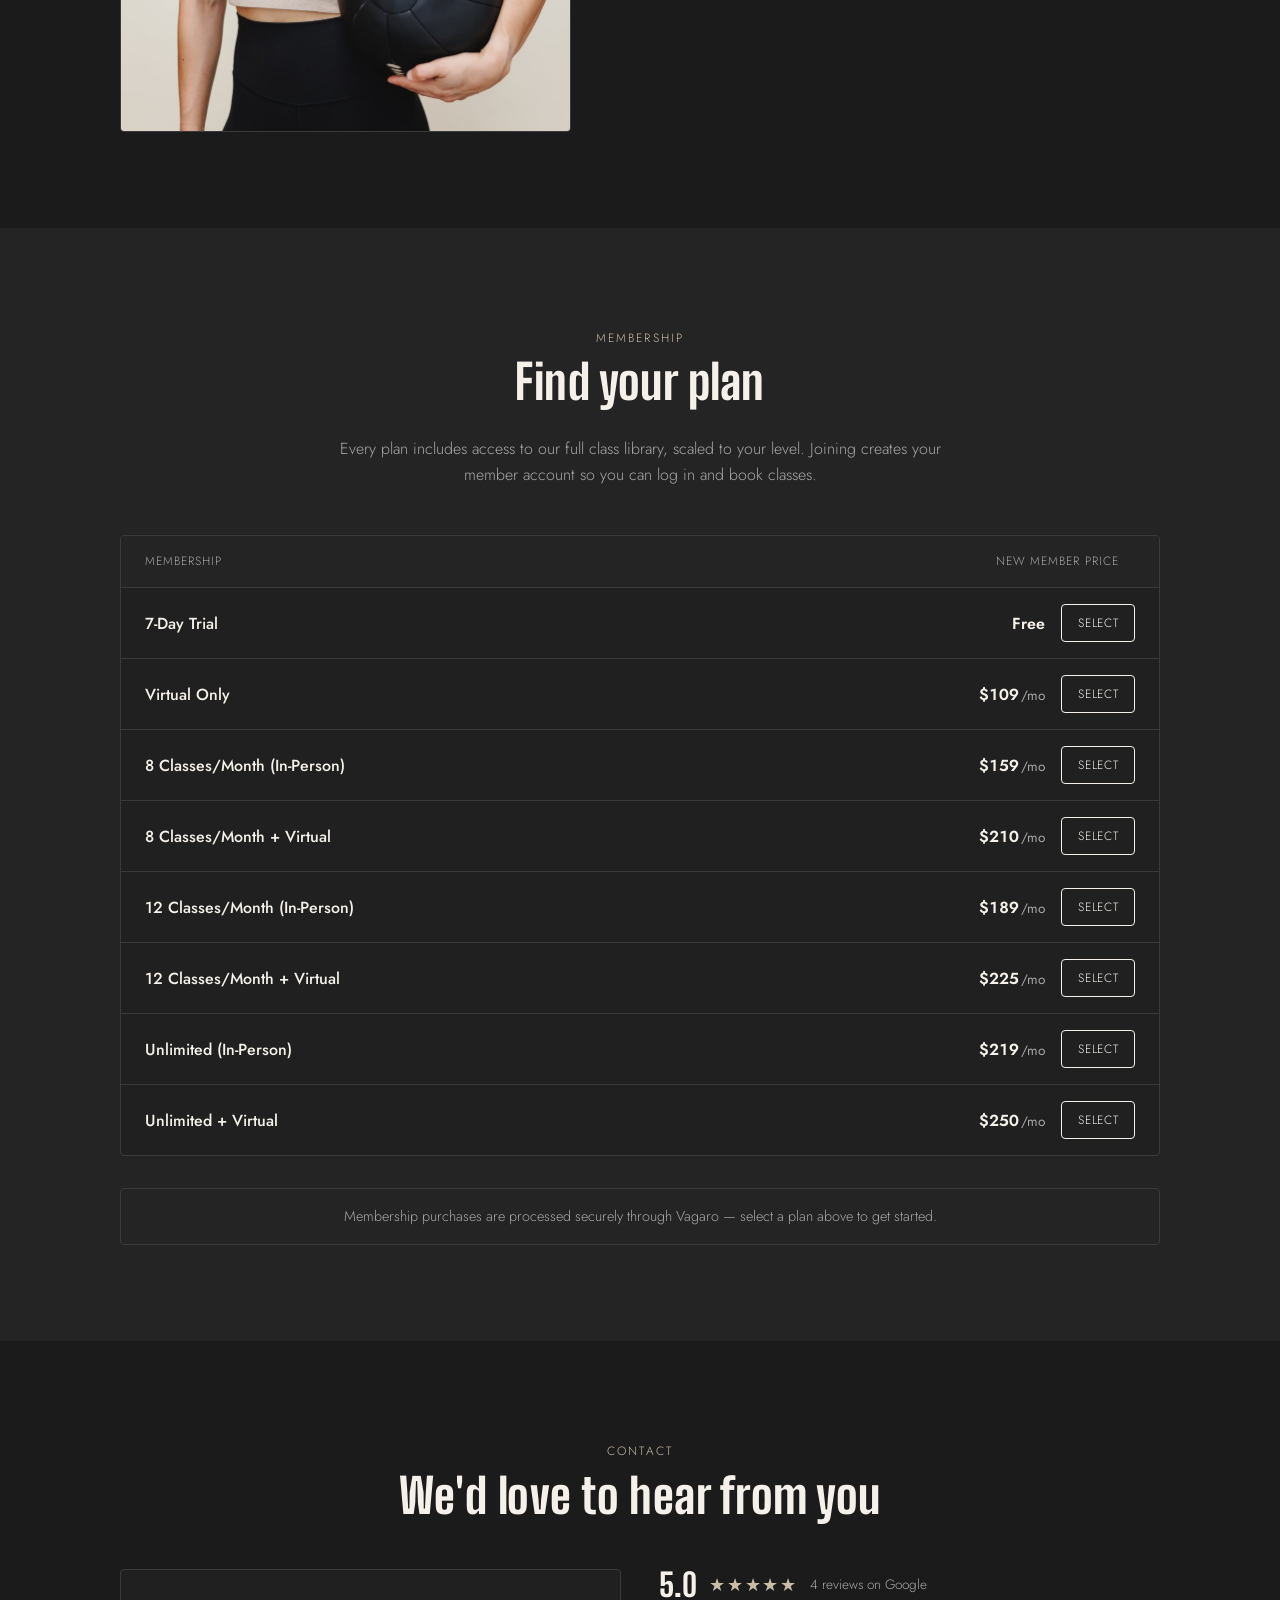
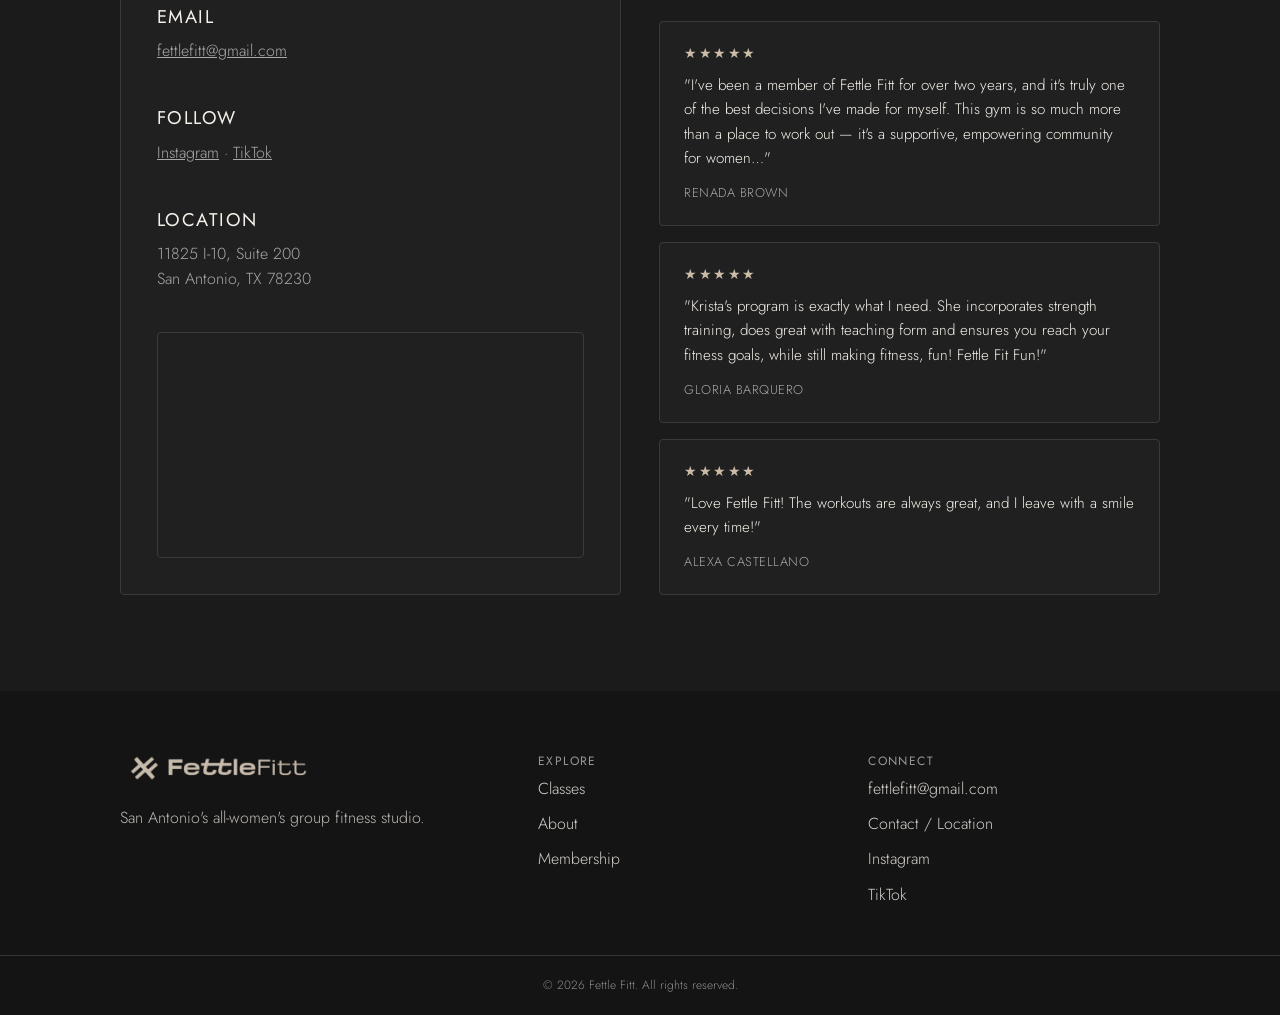
==== commit 9cc4095e: "Move 7-Day Trial to membership pricing table; add black-hover to Book a Class Co-Authored-By: Claude" ====
--- a/index.html
+++ b/index.html
@@ -111,17 +111,6 @@
         <ul class="schedule-list">
           <li class="schedule-item">
             <div>
-              <p class="schedule-item__name"><strong>7-Day Trial</strong></p>
-              <p class="schedule-item__desc">Free Week of Classes</p>
-            </div>
-            <div style="display:flex; align-items:center; gap:1rem;">
-              <span class="schedule-item__time">All Classes &amp; Times</span>
-              <a class="btn btn-outline" href="https://www.vagaro.com/cl/hCSgPLpa8pl1DNkU243X0dOoZ~NYHdeogNsD5XZdy-g=" target="_blank" rel="noopener noreferrer">Book</a>
-            </div>
-          </li>
-
-          <li class="schedule-item">
-            <div>
               <p class="schedule-item__name"><strong>Booty Builder</strong></p>
               <p class="schedule-item__desc">Lower Body + Glutes</p>
             </div>
@@ -218,6 +207,11 @@
             <span>Membership</span>
             <span>New Member Price</span>
             <span></span>
+          </div>
+          <div class="pricing-table__row">
+            <span>7-Day Trial</span>
+            <span class="pricing-table__price">Free</span>
+            <a class="btn btn-outline pricing-table__select" href="https://www.vagaro.com/cl/hCSgPLpa8pl1DNkU243X0dOoZ~NYHdeogNsD5XZdy-g=" target="_blank" rel="noopener noreferrer" aria-label="Select 7-Day Trial">Select</a>
           </div>
           <div class="pricing-table__row">
             <span>Virtual Only</span>
--- a/assets/css/style.css
+++ b/assets/css/style.css
@@ -297,6 +297,8 @@
   gap: 0.9rem;
   justify-content: center;
 }
+
+.hero__actions .btn-primary:hover { background: #1b1b1b; color: var(--color-accent); }
 
 .hero__actions .btn-outline {
   border-color: rgba(255, 255, 255, 0.7);
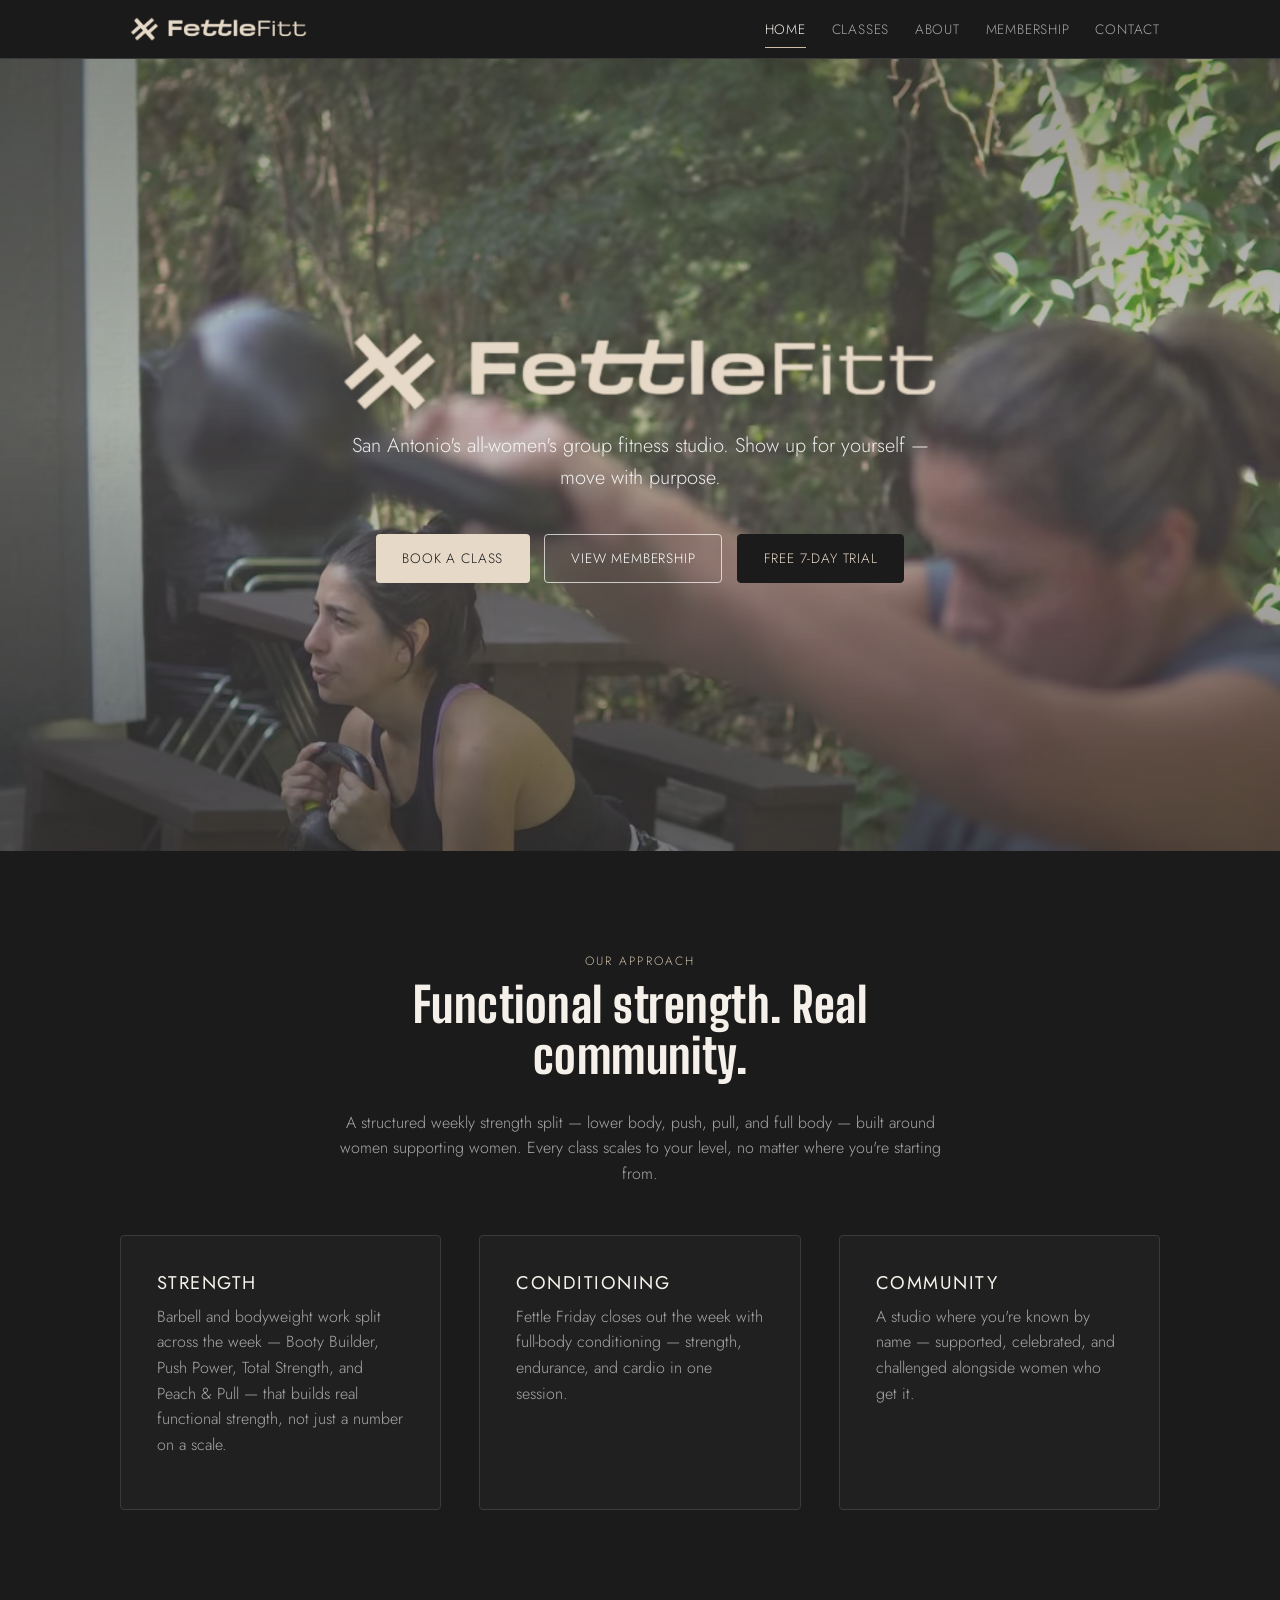
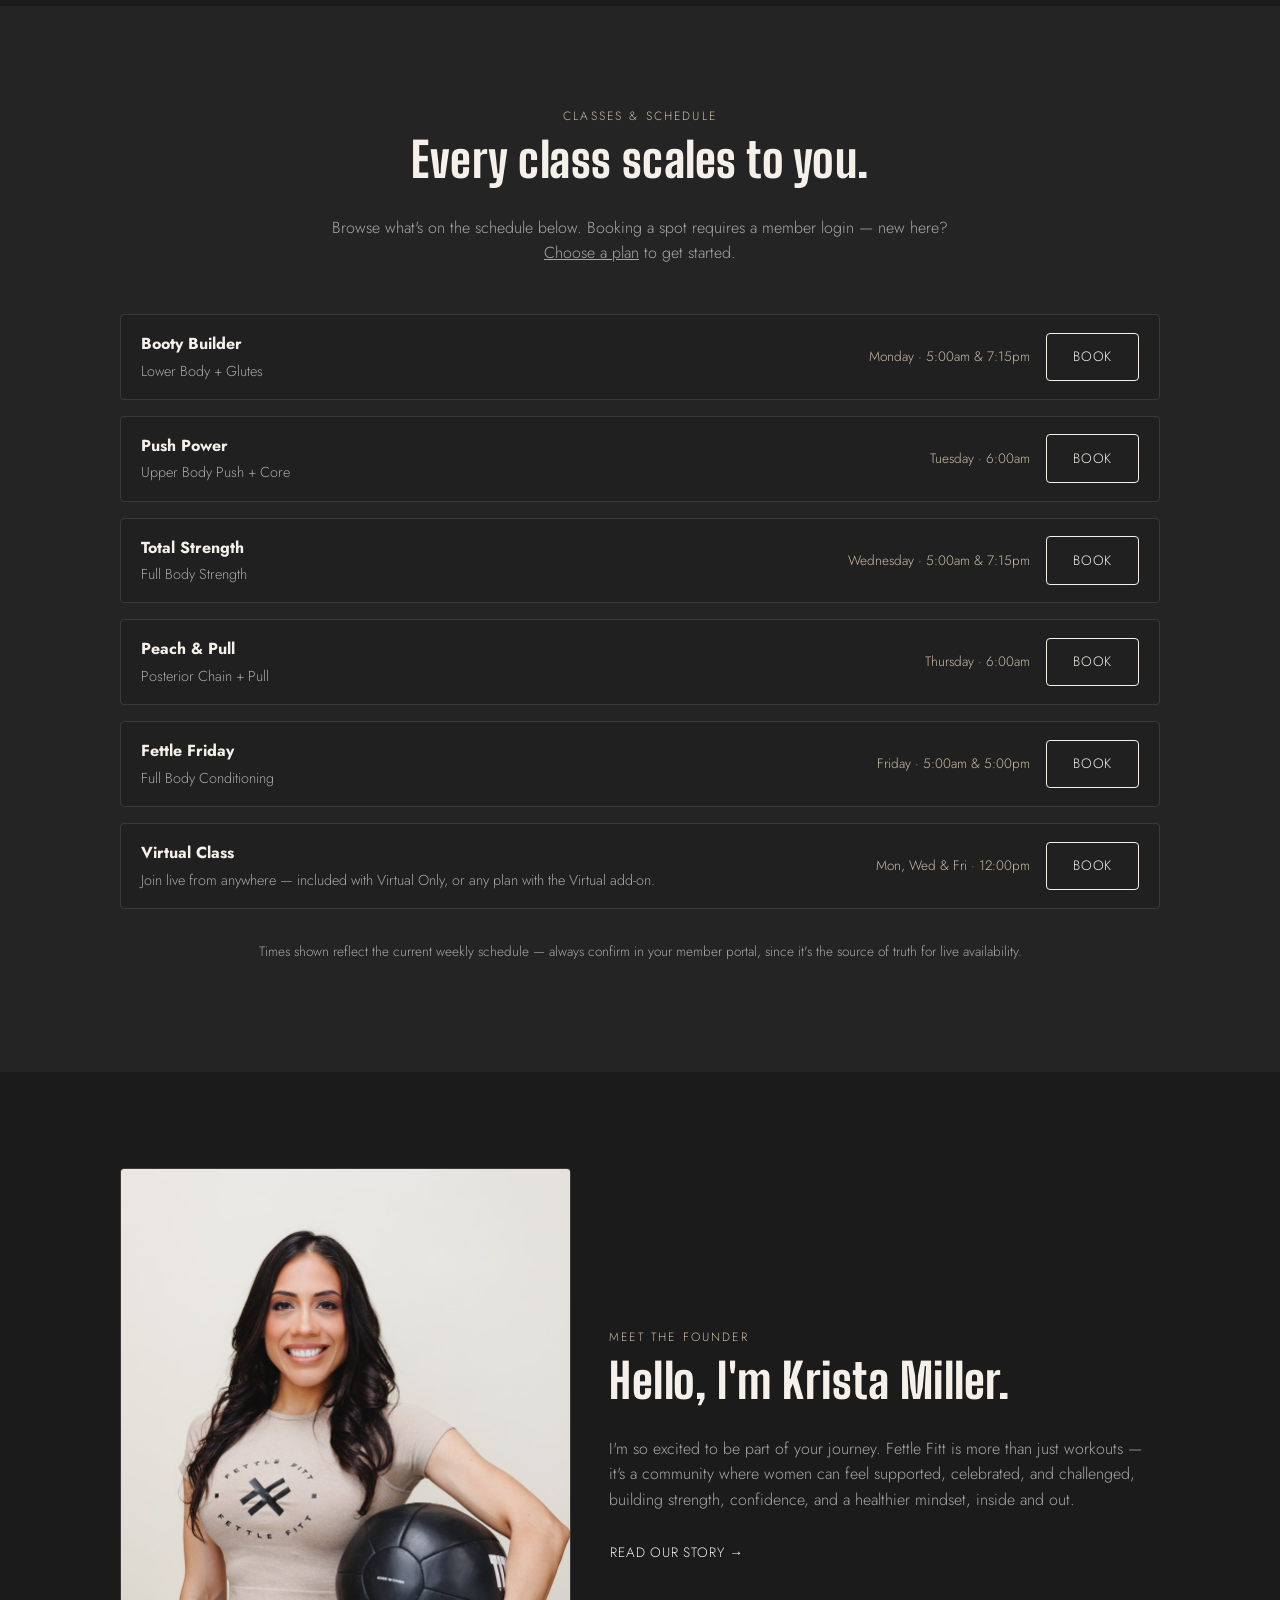
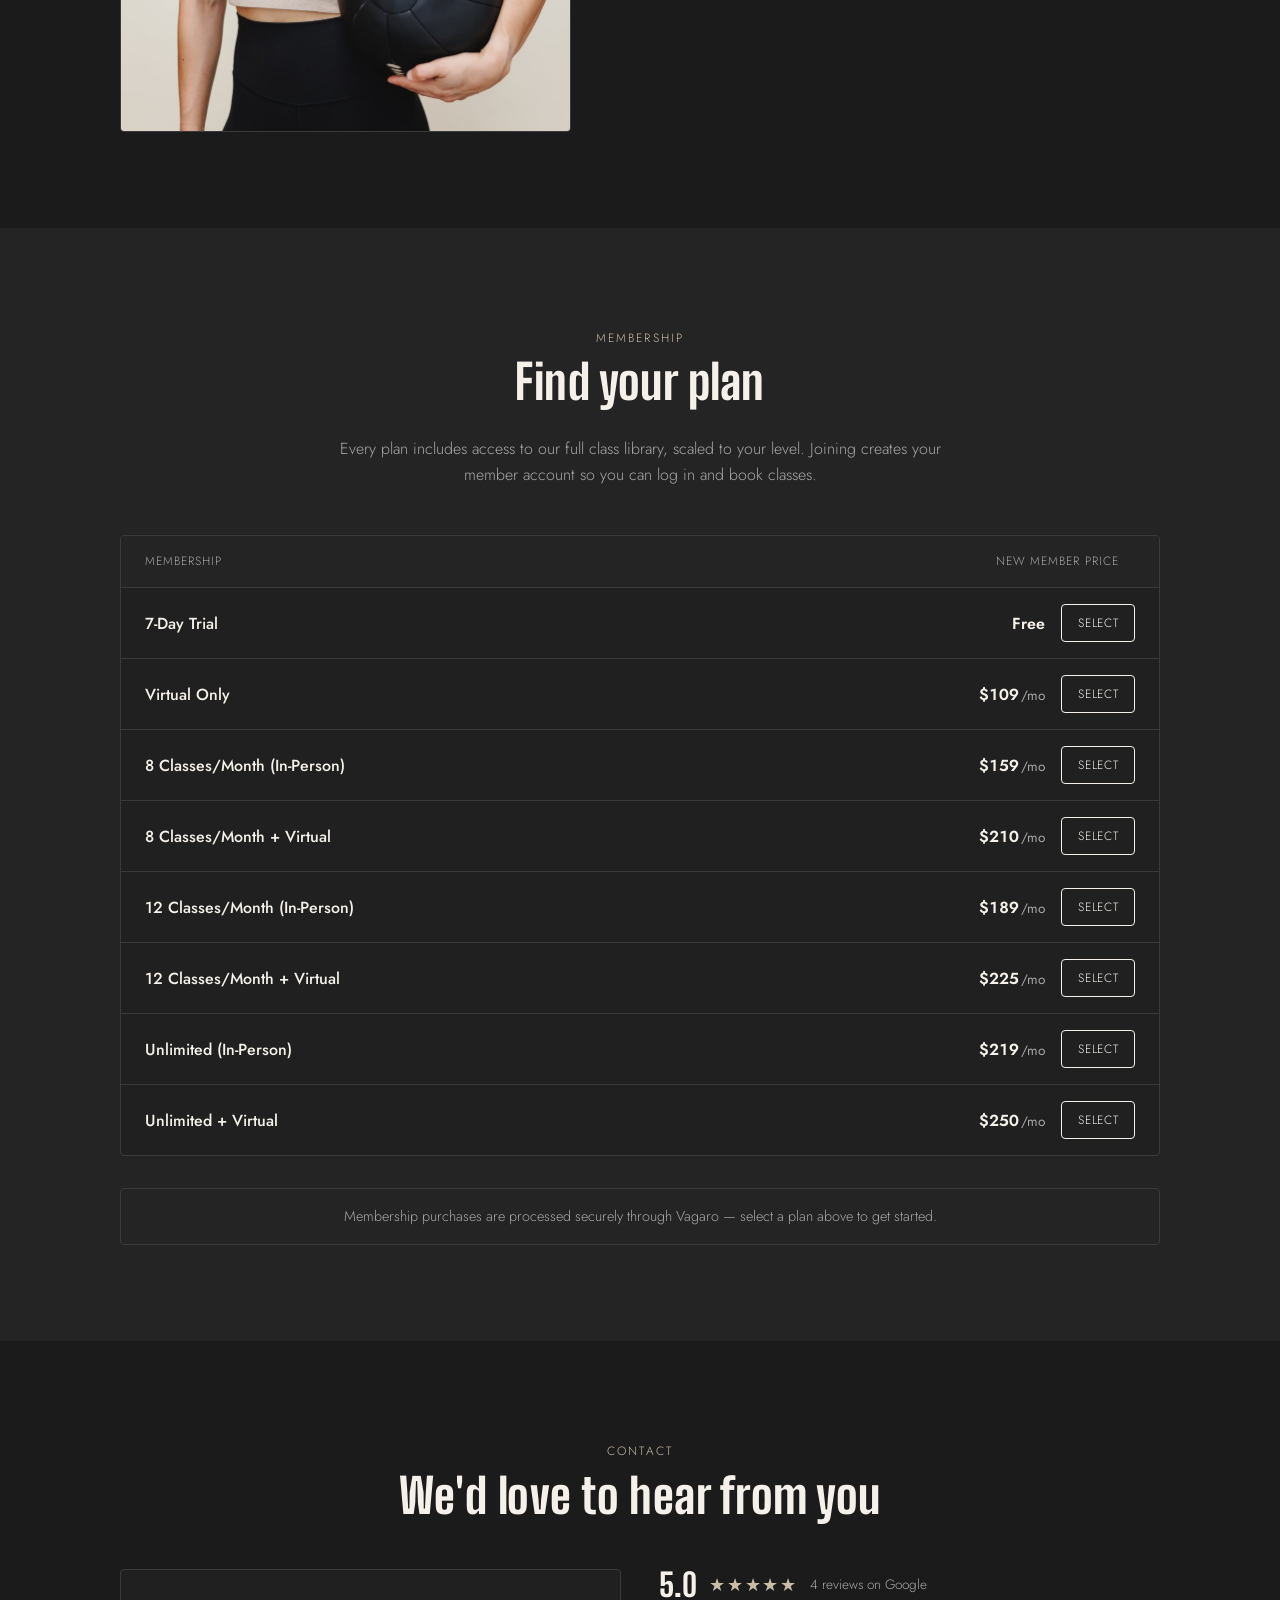
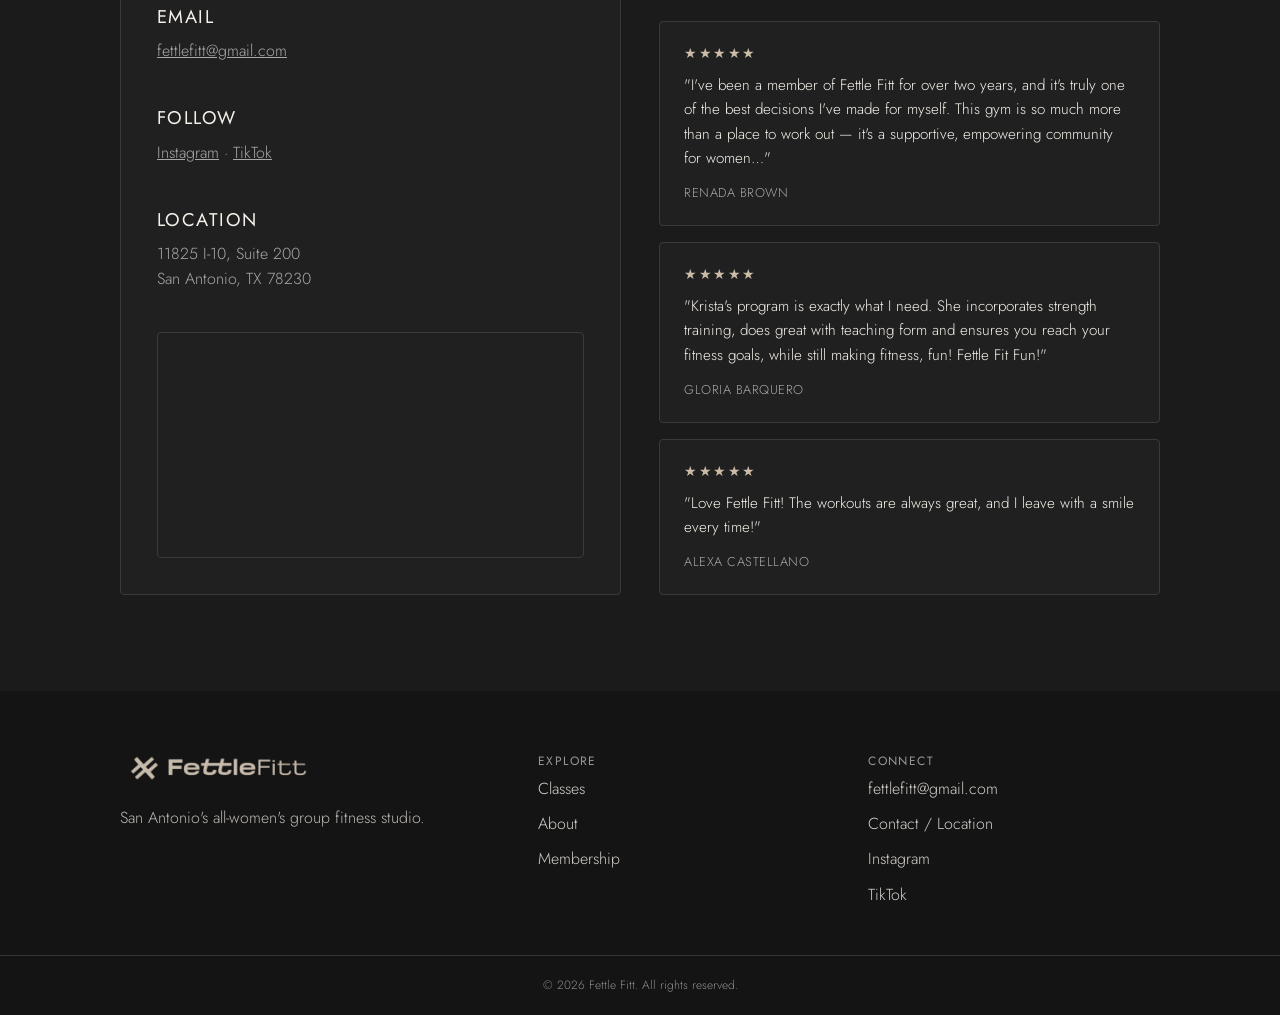
==== commit 8628d8e7: "Update trial CTA text to "Free 7-Day Trial" Co-Authored-By: Claude Sonnet 5 <noreply@anthropic.com>" ====
--- a/index.html
+++ b/index.html
@@ -70,7 +70,7 @@
         <div class="hero__actions">
           <a class="btn btn-primary" href="schedule.html">Book a Class</a>
           <a class="btn btn-outline" href="membership.html">View Membership</a>
-          <a class="btn btn-trial" href="https://www.vagaro.com/cl/hCSgPLpa8pl1DNkU243X0dOoZ~NYHdeogNsD5XZdy-g=" target="_blank" rel="noopener noreferrer">7-Day Trial</a>
+          <a class="btn btn-trial" href="https://www.vagaro.com/cl/hCSgPLpa8pl1DNkU243X0dOoZ~NYHdeogNsD5XZdy-g=" target="_blank" rel="noopener noreferrer">Free 7-Day Trial</a>
         </div>
       </div>
     </section>
